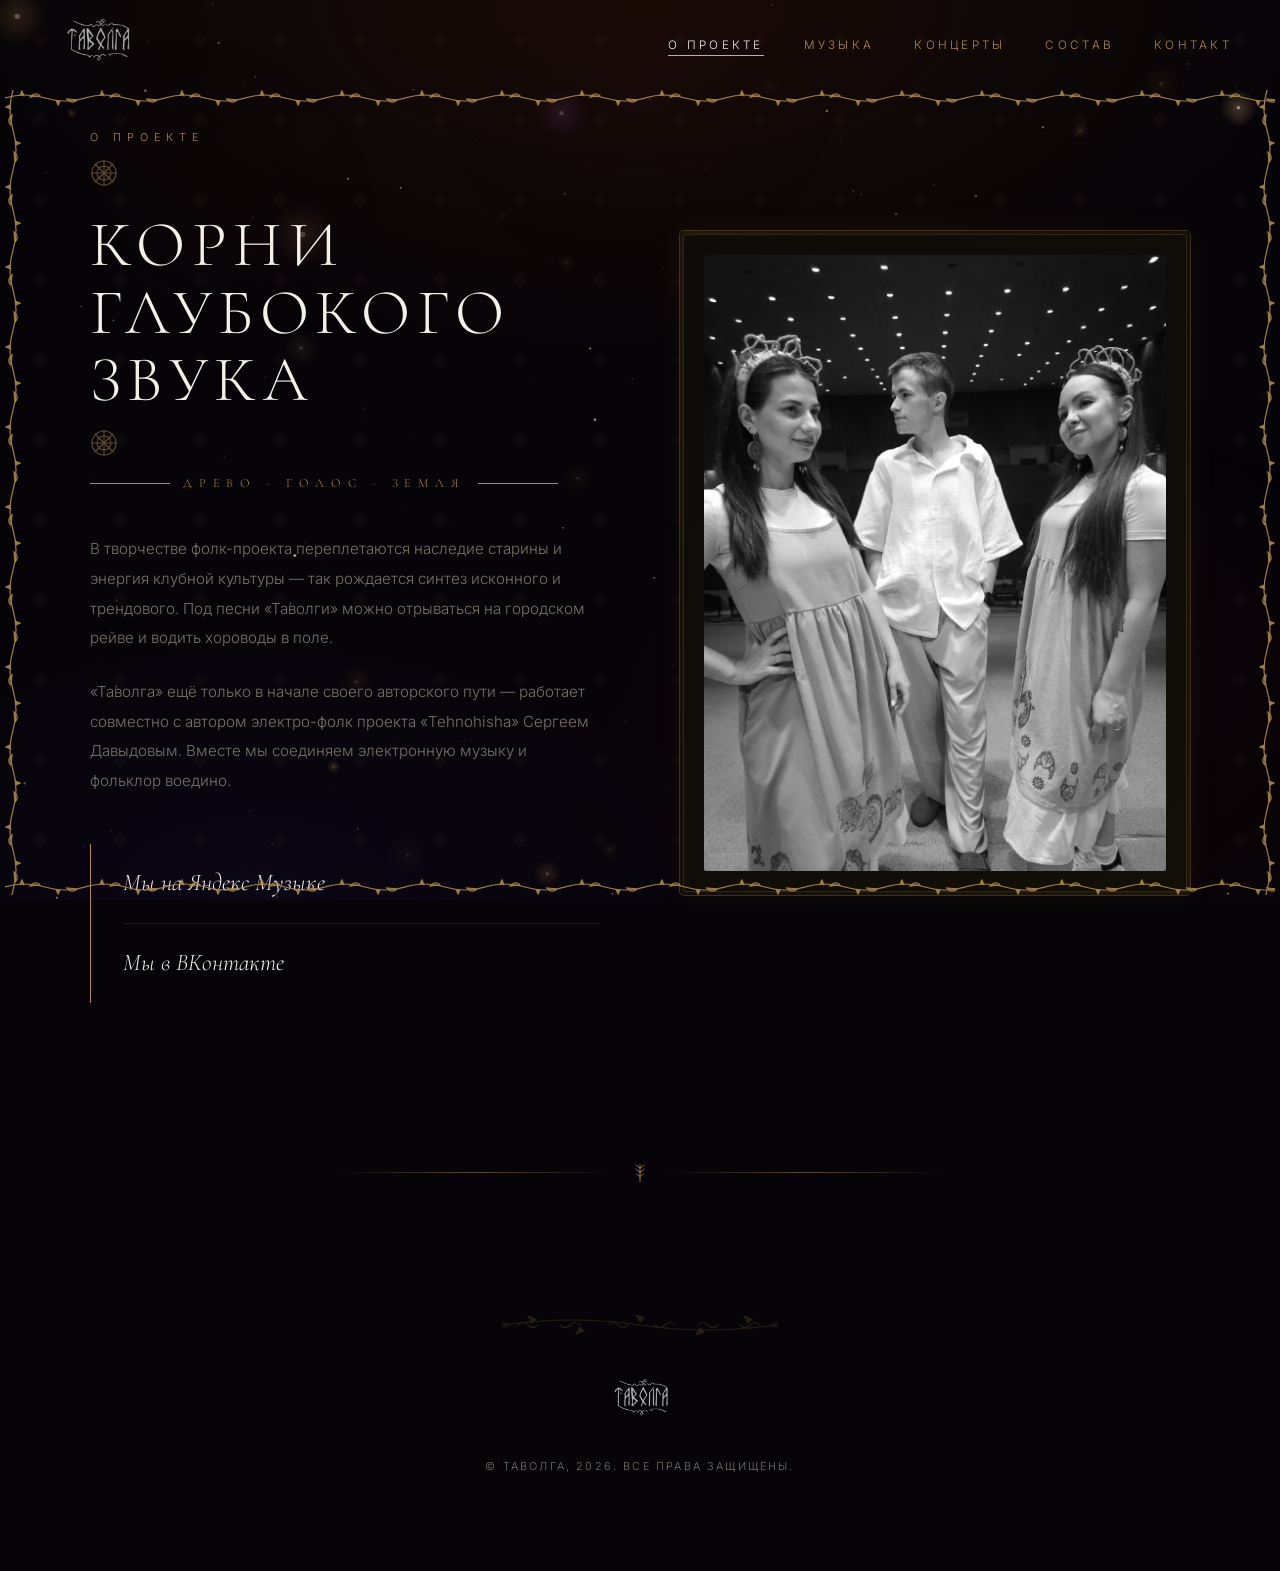
==== about.html @ 86dcfd74 "Add files via upload" ====
<!DOCTYPE html>
<html lang="ru">
<head>
  <meta charset="UTF-8" />
  <meta name="viewport" content="width=device-width, initial-scale=1.0, viewport-fit=cover" />
  <meta name="theme-color" content="#060408" />
  <meta name="description" content="О фолк-проекте «Таволга»: сочетание электронной музыки с фольклорным колоритом." />
  <title>О проекте — ТАВОЛГА</title>
  <link rel="preconnect" href="https://fonts.googleapis.com" />
  <link rel="preconnect" href="https://fonts.gstatic.com" crossorigin />
  <link href="https://fonts.googleapis.com/css2?family=Cormorant+Garamond:ital,wght@0,300;0,400;0,500;0,700;1,300;1,400&family=Inter:wght@300;400;600&display=swap" rel="stylesheet" />
  <link rel="stylesheet" href="style.css" />
</head>
<body>

   <!-- АНИМИРОВАННЫЙ ФОНОВЫЙ CANVAS -->

  <canvas id="bg-canvas"></canvas>
  <div class="bg-overlay"></div>
  <div class="bg-pattern"></div>

   <!-- РАМКА ИЗ ЛОЗЫ -->

  <div class="rose-frame-container"></div>

   <!-- NAV -->

  <nav>
    <a href="index.html" class="logo-link">
      <img src="images/cbird_result_64fcea8e6c0a11f1b4a2062592aad52e.png" alt="Логотип группы Таволга" class="logo-img">
    </a>
    <ul class="nav-links-desktop">
      <li><a href="about.html" class="active">О проекте</a></li>
      <li><a href="music.html">Музыка</a></li>
      <li><a href="concerts.html">Концерты</a></li>
      <li><a href="band.html">Состав</a></li>
      <li><a href="contact.html">Контакт</a></li>
    </ul>
    <button class="nav-toggle" id="navToggle" aria-label="Открыть меню" aria-expanded="false">
      <span></span><span></span><span></span>
    </button>
  </nav>

  <ul class="nav-links-mobile" id="navLinks">
    <li><a href="about.html" class="active">О проекте</a></li>
    <li><a href="music.html">Музыка</a></li>
    <li><a href="concerts.html">Концерты</a></li>
    <li><a href="band.html">Состав</a></li>
    <li><a href="contact.html">Контакт</a></li>
  </ul>

  <section id="about" class="section-wrap">

    <div class="container">
      <div class="about-grid">
        <div>
          <p class="section-label reveal">О проекте</p>
          <div class="mystic-title-wrap reveal reveal-delay-1">
            <span class="title-glyph" aria-hidden="true">
              <svg width="28" height="28" viewBox="0 0 28 28" fill="none" stroke="currentColor" stroke-width="1.1" stroke-linecap="round">
                <circle cx="14" cy="14" r="12"/>
                <circle cx="14" cy="14" r="7"/>
                <line x1="14" y1="2"  x2="14" y2="26"/>
                <line x1="2"  y1="14" x2="26" y2="14"/>
                <line x1="5"  y1="5"  x2="23" y2="23"/>
                <line x1="23" y1="5"  x2="5"  y2="23"/>
              </svg>
            </span>
            <h2 class="section-title">Корни глубокого звука</h2>
            <span class="title-glyph right" aria-hidden="true">
              <svg width="28" height="28" viewBox="0 0 28 28" fill="none" stroke="currentColor" stroke-width="1.1" stroke-linecap="round">
                <circle cx="14" cy="14" r="12"/>
                <circle cx="14" cy="14" r="7"/>
                <line x1="14" y1="2"  x2="14" y2="26"/>
                <line x1="2"  y1="14" x2="26" y2="14"/>
                <line x1="5"  y1="5"  x2="23" y2="23"/>
                <line x1="23" y1="5"  x2="5"  y2="23"/>
              </svg>
            </span>
          </div>
          <div class="mystic-sub reveal reveal-delay-2" aria-hidden="true">
            <div class="mystic-sub-line"></div>
            <span>древо · голос · земля</span>
            <div class="mystic-sub-line"></div>
          </div>
          <p class="body-text reveal reveal-delay-2">
            В творчестве фолк-проекта переплетаются наследие старины и энергия клубной культуры — так рождается синтез исконного и трендового. Под песни «Та́волги» можно отрываться на городском рейве и водить хороводы в поле.
          </p>
          <p class="body-text reveal reveal-delay-3" style="margin-top:1.5rem;">
            «Та́волга» ещё только в начале своего авторского пути — работает совместно с автором электро-фолк проекта «Tehnohisha» Сергеем Давыдовым. Вместе мы соединяем электронную музыку и фольклор воедино.
          </p>
          <div class="about-links reveal">
            <a href="https://music.yandex.ru/artist/25782035" target="_blank" rel="noopener noreferrer">Мы на Яндекс Музыке</a>
            <a href="https://vk.com/tavolga_folkgroup" target="_blank" rel="noopener noreferrer">Мы в ВКонтакте</a>
          </div>
        </div>
        <div class="reveal reveal-delay-2">
          <div class="gothic-frame">
            <div class="gothic-frame-inner">
              <img src="images/фото таволги.jpg" alt="Фотография группы Таволга">
            </div>
          </div>
        </div>
      </div>
    </div>
  </section>
  <div class="ornament">
    <div class="ornament-line"></div>
    <span class="ornament-symbol">
      <svg width="20" height="20" viewBox="0 0 24 24" fill="none" stroke="currentColor" stroke-width="1.1" stroke-linecap="round" aria-hidden="true">
        <path d="M12 2 L12 22"/>
        <path d="M12 6 Q9 5 7.5 2.5"/><path d="M12 6 Q15 5 16.5 2.5"/>
        <path d="M12 11 Q9 10 7 7.5"/><path d="M12 11 Q15 10 17 7.5"/>
        <path d="M12 16 Q9.5 15 8 13"/><path d="M12 16 Q14.5 15 16 13"/>
      </svg>
    </span>
    <div class="ornament-line"></div>
  </div>

   <!-- ══════════ FOOTER ══════════ -->

  <footer>
  <footer>
    
    <div style="display:flex;justify-content:center;margin-bottom:1.8rem;color:var(--accent);opacity:0.2;" aria-hidden="true">
      <svg width="280" height="28" viewBox="0 0 280 28" fill="none" stroke="currentColor" stroke-width="1.1" stroke-linecap="round" stroke-linejoin="round">
        <path d="M5 14 Q70 4, 140 14 Q210 24, 275 14"/>
        <path d="M32 12 L28 5 L36 8 Z"   fill="currentColor"/>
        <path d="M80 16 L76 23 L84 20 Z"  fill="currentColor"/>
        <path d="M140 11 L136 4 L144 7 Z" fill="currentColor"/>
        <path d="M200 17 L196 24 L204 21 Z" fill="currentColor"/>
        <path d="M248 12 L244 5 L252 8 Z" fill="currentColor"/>
        <path d="M18 14 Q23 9, 28 14 T38 14"/>
        <path d="M60 14 Q65 19, 70 14 T80 14"/>
        <path d="M108 14 Q113 9, 118 14 T128 14"/>
        <path d="M155 14 Q160 19, 165 14 T175 14"/>
        <path d="M198 14 Q203 9, 208 14 T218 14"/>
        <path d="M240 14 Q245 19, 250 14 T260 14"/>
        <circle cx="5"   cy="14" r="2.5" fill="currentColor" opacity=".5"/>
        <circle cx="275" cy="14" r="2.5" fill="currentColor" opacity=".5"/>
      </svg>
    </div>
    <img src="images/cbird_result_64fcea8e6c0a11f1b4a2062592aad52e.png" alt="Логотип" class="footer-logo">
    <div class="footer-copy">© Таволга, 2026. Все права защищены.</div>
  </footer>

  </footer>

  <script src="script.js"></script>
</body>
</html>
---- style.css ----
*, *::before, *::after { box-sizing: border-box; margin: 0; padding: 0; }

    :root {
      --bg-deep:    #060408;
      --bg-dark:    #0a0808;
      --bg-panel:   #110f10;
      --text-pure:  #f5f0e8;
      --text-muted: #7a7068;
      --border-color: rgba(176, 138, 79, 0.15);
      --border-glow:  rgba(176, 138, 79, 0.5);
      --accent:       #b08a4f;
      --accent-light: #d4ab72;
      --accent-soft:  rgba(176, 138, 79, 0.18);
      --accent-glow:  rgba(176, 138, 79, 0.08);
      --nav-h: 82px;
    }

    html { scroll-behavior: smooth; }

    body {
      background-color: var(--bg-deep);
      color: var(--text-pure);
      font-family: 'Inter', sans-serif;
      font-weight: 300;
      line-height: 1.7;
      overflow-x: hidden;
      position: relative;
    }

    ::selection { background: var(--accent); color: var(--bg-deep); }
    :focus-visible { outline: 2px solid var(--accent); outline-offset: 3px; }
    img { max-width: 100%; display: block; }
    a { -webkit-tap-highlight-color: transparent; }
    section { scroll-margin-top: var(--nav-h); }

    /* ══════════════════════════════
       CANVAS BACKGROUND
    ══════════════════════════════ */
    #bg-canvas {
      position: fixed;
      inset: 0;
      z-index: 0;
      pointer-events: none;
    }

    /* Мистический градиент поверх canvas */
    .bg-overlay {
      position: fixed;
      inset: 0;
      z-index: 1;
      pointer-events: none;
      background:
        radial-gradient(ellipse 80% 60% at 50% 0%,   rgba(50, 20, 5, 0.45) 0%, transparent 70%),
        radial-gradient(ellipse 60% 50% at 20% 100%, rgba(20, 10, 40, 0.4) 0%, transparent 65%),
        radial-gradient(ellipse 60% 50% at 80% 80%,  rgba(30, 5, 5, 0.35) 0%, transparent 65%);
    }

    /* Фольклорный орнаментальный паттерн (тонкий, поверх canvas) */
    .bg-pattern {
      position: fixed;
      inset: 0;
      z-index: 2;
      pointer-events: none;
      background-image: url("data:image/svg+xml,%3Csvg xmlns='http://www.w3.org/2000/svg' width='80' height='80'%3E%3Cdefs%3E%3Cpattern id='p' x='0' y='0' width='80' height='80' patternUnits='userSpaceOnUse'%3E%3Ccircle cx='40' cy='40' r='1.5' fill='none' stroke='%23b08a4f' stroke-width='0.4' opacity='0.12'/%3E%3Cellipse cx='40' cy='40' rx='3' ry='7' fill='none' stroke='%23b08a4f' stroke-width='0.35' opacity='0.08'/%3E%3Cellipse cx='40' cy='40' rx='3' ry='7' fill='none' stroke='%23b08a4f' stroke-width='0.35' opacity='0.08' transform='rotate(45 40 40)'/%3E%3Cellipse cx='40' cy='40' rx='3' ry='7' fill='none' stroke='%23b08a4f' stroke-width='0.35' opacity='0.08' transform='rotate(90 40 40)'/%3E%3Cellipse cx='40' cy='40' rx='3' ry='7' fill='none' stroke='%23b08a4f' stroke-width='0.35' opacity='0.08' transform='rotate(135 40 40)'/%3E%3C/pattern%3E%3C/defs%3E%3Crect width='80' height='80' fill='url(%23p)'/%3E%3C/svg%3E");
      opacity: 1;
    }

    /* Рамка из лозы (поверх всего) */
    nav, section, .ornament, footer, .nav-links-mobile, .rose-frame-container {
      position: relative;
      z-index: 10;
    }

    /* ══════════════════════════════
       ЛОЗА-РАМКА
    ══════════════════════════════ */
    .rose-frame-container {
      position: fixed;
      pointer-events: none;
      z-index: 9000;
      opacity: 0.9;
    }

    @media (min-width: 769px) {
      .rose-frame-container {
        top: 90px; left: 5px; right: 5px; bottom: 5px;
        background-image:
          url("data:image/svg+xml,%3Csvg xmlns='http://www.w3.org/2000/svg' width='80' height='16' viewBox='0 0 80 16' fill='none' stroke='%23b08a4f' stroke-width='1.2' stroke-linecap='round'%3E%3Cpath d='M 0 8 Q 20 2, 40 8 T 80 8' /%3E%3Cpath d='M 15 5 L 17 1 L 19 6' fill='%23b08a4f' /%3E%3Cpath d='M 55 11 L 53 15 L 51 10' fill='%23b08a4f' /%3E%3Cpath d='M 25 7 Q 30 1, 35 6 Z' fill='%23b08a4f' fill-opacity='0.2' /%3E%3Cpath d='M 62 9 Q 67 15, 72 10 Z' fill='%23b08a4f' fill-opacity='0.2' /%3E%3C/svg%3E"),
          url("data:image/svg+xml,%3Csvg xmlns='http://www.w3.org/2000/svg' width='80' height='16' viewBox='0 0 80 16' fill='none' stroke='%23b08a4f' stroke-width='1.2' stroke-linecap='round'%3E%3Cpath d='M 0 8 Q 20 2, 40 8 T 80 8' /%3E%3Cpath d='M 15 5 L 17 1 L 19 6' fill='%23b08a4f' /%3E%3Cpath d='M 55 11 L 53 15 L 51 10' fill='%23b08a4f' /%3E%3Cpath d='M 25 7 Q 30 1, 35 6 Z' fill='%23b08a4f' fill-opacity='0.2' /%3E%3Cpath d='M 62 9 Q 67 15, 72 10 Z' fill='%23b08a4f' fill-opacity='0.2' /%3E%3C/svg%3E"),
          url("data:image/svg+xml,%3Csvg xmlns='http://www.w3.org/2000/svg' width='16' height='80' viewBox='0 0 16 80' fill='none' stroke='%23b08a4f' stroke-width='1.2' stroke-linecap='round'%3E%3Cpath d='M 8 0 Q 2 20, 8 40 T 8 80' /%3E%3Cpath d='M 5 15 L 1 17 L 6 19' fill='%23b08a4f' /%3E%3Cpath d='M 11 55 L 15 53 L 10 51' fill='%23b08a4f' /%3E%3Cpath d='M 7 25 Q 1 30, 6 35 Z' fill='%23b08a4f' fill-opacity='0.2' /%3E%3Cpath d='M 9 62 Q 15 67, 10 72 Z' fill='%23b08a4f' fill-opacity='0.2' /%3E%3C/svg%3E"),
          url("data:image/svg+xml,%3Csvg xmlns='http://www.w3.org/2000/svg' width='16' height='80' viewBox='0 0 16 80' fill='none' stroke='%23b08a4f' stroke-width='1.2' stroke-linecap='round'%3E%3Cpath d='M 8 0 Q 2 20, 8 40 T 8 80' /%3E%3Cpath d='M 5 15 L 1 17 L 6 19' fill='%23b08a4f' /%3E%3Cpath d='M 11 55 L 15 53 L 10 51' fill='%23b08a4f' /%3E%3Cpath d='M 7 25 Q 1 30, 6 35 Z' fill='%23b08a4f' fill-opacity='0.2' /%3E%3Cpath d='M 9 62 Q 15 67, 10 72 Z' fill='%23b08a4f' fill-opacity='0.2' /%3E%3C/svg%3E");
        background-repeat: repeat-x, repeat-x, repeat-y, repeat-y;
        background-position: top left, bottom left, top left, top right;
        background-size: 80px 16px, 80px 16px, 16px 80px, 16px 80px;
      }
    }
    @media (max-width: 768px) {
      .rose-frame-container {
        top: 3px; left: 3px; right: 3px; bottom: 3px;
        background-image:
          url("data:image/svg+xml,%3Csvg xmlns='http://www.w3.org/2000/svg' width='80' height='16' viewBox='0 0 80 16' fill='none' stroke='%23b08a4f' stroke-width='1.2' stroke-linecap='round'%3E%3Cpath d='M 0 8 Q 20 2, 40 8 T 80 8' /%3E%3Cpath d='M 15 5 L 17 1 L 19 6' fill='%23b08a4f' /%3E%3Cpath d='M 55 11 L 53 15 L 51 10' fill='%23b08a4f' /%3E%3Cpath d='M 25 7 Q 30 1, 35 6 Z' fill='%23b08a4f' fill-opacity='0.2' /%3E%3Cpath d='M 62 9 Q 67 15, 72 10 Z' fill='%23b08a4f' fill-opacity='0.2' /%3E%3C/svg%3E"),
          url("data:image/svg+xml,%3Csvg xmlns='http://www.w3.org/2000/svg' width='80' height='16' viewBox='0 0 80 16' fill='none' stroke='%23b08a4f' stroke-width='1.2' stroke-linecap='round'%3E%3Cpath d='M 0 8 Q 20 2, 40 8 T 80 8' /%3E%3Cpath d='M 15 5 L 17 1 L 19 6' fill='%23b08a4f' /%3E%3Cpath d='M 55 11 L 53 15 L 51 10' fill='%23b08a4f' /%3E%3Cpath d='M 25 7 Q 30 1, 35 6 Z' fill='%23b08a4f' fill-opacity='0.2' /%3E%3Cpath d='M 62 9 Q 67 15, 72 10 Z' fill='%23b08a4f' fill-opacity='0.2' /%3E%3C/svg%3E"),
          url("data:image/svg+xml,%3Csvg xmlns='http://www.w3.org/2000/svg' width='16' height='80' viewBox='0 0 16 80' fill='none' stroke='%23b08a4f' stroke-width='1.2' stroke-linecap='round'%3E%3Cpath d='M 8 0 Q 2 20, 8 40 T 8 80' /%3E%3Cpath d='M 5 15 L 1 17 L 6 19' fill='%23b08a4f' /%3E%3Cpath d='M 11 55 L 15 53 L 10 51' fill='%23b08a4f' /%3E%3Cpath d='M 7 25 Q 1 30, 6 35 Z' fill='%23b08a4f' fill-opacity='0.2' /%3E%3Cpath d='M 9 62 Q 15 67, 10 72 Z' fill='%23b08a4f' fill-opacity='0.2' /%3E%3C/svg%3E"),
          url("data:image/svg+xml,%3Csvg xmlns='http://www.w3.org/2000/svg' width='16' height='80' viewBox='0 0 16 80' fill='none' stroke='%23b08a4f' stroke-width='1.2' stroke-linecap='round'%3E%3Cpath d='M 8 0 Q 2 20, 8 40 T 8 80' /%3E%3Cpath d='M 5 15 L 1 17 L 6 19' fill='%23b08a4f' /%3E%3Cpath d='M 11 55 L 15 53 L 10 51' fill='%23b08a4f' /%3E%3Cpath d='M 7 25 Q 1 30, 6 35 Z' fill='%23b08a4f' fill-opacity='0.2' /%3E%3Cpath d='M 9 62 Q 15 67, 10 72 Z' fill='%23b08a4f' fill-opacity='0.2' /%3E%3C/svg%3E");
        background-repeat: repeat-x, repeat-x, repeat-y, repeat-y !important;
        background-position: top left, bottom left, top left, top right !important;
        background-size: 50px 10px, 50px 10px, 10px 50px, 10px 50px !important;
      }
    }

    /* ══════════════════════════════
       NAV
    ══════════════════════════════ */
    nav {
      position: fixed;
      top: 0; left: 0; right: 0;
      z-index: 10000;
      min-height: var(--nav-h);
      display: flex;
      align-items: center;
      justify-content: space-between;
      padding: 0.4rem 3rem;
      background: none;
      backdrop-filter:none;
      -webkit-backdrop-filter: none;
    
    }

    .logo-link { display: flex; align-items: center; }
    .logo-img { height: 75px; width: auto; filter: brightness(70%);}

    .nav-links-desktop { display: flex; gap: 2.5rem; list-style: none; }
    .nav-links-desktop a {
      color: var(--accent);
      text-decoration: none;
      font-size: 0.73rem;
      letter-spacing: 0.28em;
      text-transform: uppercase;
      transition: color 0.3s, text-shadow 0.3s;
      position: relative;
    }
    .nav-links-desktop a::after {
      content: '';
      position: absolute;
      bottom: -4px; left: 0; right: 0;
      height: 1px;
      background: var(--accent-light);
      transform: scaleX(0);
      transform-origin: center;
      transition: transform 0.3s ease;
    }
    .nav-links-desktop a:hover { color: var(--text-pure); }
    .nav-links-desktop a:hover::after { transform: scaleX(1); }

    .nav-links-mobile {
      display: none;
      position: fixed;
      top: 0; left: 0; right: 0; bottom: 0;
      list-style: none;
      padding: 82px 0 0 0;
      margin: 0;
      background:none;
      backdrop-filter: blur(10px);
      -webkit-backdrop-filter: blur(5px);
      z-index: 9999;
      overflow-y: auto;
      flex-direction: column;
    }
    .nav-links-mobile.open { display: flex; }
    .nav-links-mobile a {
      display: block;
      padding: 1.2rem 2rem;
      color: var(--accent);
      text-decoration: none;
      font-size: 0.8rem;
      letter-spacing: 0.3em;
      text-transform: uppercase;
      transition: color 0.2s, background 0.2s;
    }
    .nav-links-mobile a:hover { color: var(--text-pure); background: rgba(176,138,79,0.05); }

    .nav-toggle {
      display: none;
      flex-direction: column;
      justify-content: center;
      align-items: center;
      gap: 5px;
      width: 44px; height: 44px;
      background: rgba(176,138,79,0.08);
      border: 1px solid rgba(176,138,79,0.3);
      border-radius: 8px;
      cursor: pointer;
      z-index: 300;
      padding: 8px;
    }
    .nav-toggle span { display: block; width: 22px; height: 2px; background: var(--accent); border-radius: 2px; transition: transform 0.3s ease, opacity 0.3s ease; }
    .nav-toggle.active span:nth-child(1) { transform: translateY(7px) rotate(45deg); }
    .nav-toggle.active span:nth-child(2) { opacity: 0; transform: scaleX(0); }
    .nav-toggle.active span:nth-child(3) { transform: translateY(-7px) rotate(-45deg); }

    /* ══════════════════════════════
       REVEAL ANIMATION
    ══════════════════════════════ */
    .reveal {
      opacity: 0;
      transform: translateY(28px);
      transition: opacity 0.85s cubic-bezier(0.16, 1, 0.3, 1), transform 0.85s cubic-bezier(0.16, 1, 0.3, 1);
    }
    .reveal.visible { opacity: 1; transform: translateY(0); }
    .reveal-delay-1 { transition-delay: 0.1s; }
    .reveal-delay-2 { transition-delay: 0.2s; }
    .reveal-delay-3 { transition-delay: 0.3s; }

    /* ══════════════════════════════
       РАЗДЕЛИТЕЛИ
    ══════════════════════════════ */
    .ornament {
      display: flex;
      align-items: center;
      justify-content: center;
      gap: 1rem;
      padding: 2rem 0;
    }
    .ornament-line {
      flex: 1;
      height: 1px;
      background: linear-gradient(to right, transparent, var(--border-glow), transparent);
      max-width: 280px;
    }
    .ornament-symbol { display: flex; align-items: center; color: var(--accent); opacity: 0.9; }
    .ornament-symbol.ornament-trio { gap: 1.1rem; }
    .ornament-symbol.ornament-pair { gap: 1.8rem; }
    .ornament-symbol.ornament-pair svg:last-child { transform: scaleX(-1); }
    .ornament-symbol.ornament-wave svg { width: min(200px, 46vw); height: auto; }

    /* ══════════════════════════════
       HERO
    ══════════════════════════════ */
    #hero {
      position: relative;
      min-height: 100svh;
      display: flex;
      flex-direction: column;
      align-items: center;
      justify-content: center;
      text-align: center;
      padding: 7rem 1.5rem 4rem;
      overflow: hidden;
    }

    /* Пульсирующий круг-аура под логотипом */
    .hero-aura {
      position: absolute;
      top: 50%; left: 50%;
      transform: translate(-50%, -50%);
      width: 600px; height: 600px;
      border-radius: 50%;
      background: radial-gradient(circle, rgba(176,138,79,0.07) 0%, transparent 70%);
      animation: aura-pulse 6s ease-in-out infinite;
      pointer-events: none;
    }
    .hero-aura-2 {
      position: absolute;
      top: 50%; left: 50%;
      transform: translate(-50%, -50%);
      width: 900px; height: 900px;
      border-radius: 50%;
      background: radial-gradient(circle, rgba(100,50,150,0.04) 0%, transparent 65%);
      animation: aura-pulse 9s ease-in-out infinite reverse;
      pointer-events: none;
    }
    @keyframes aura-pulse {
      0%, 100% { opacity: 0.4; transform: translate(-50%,-50%) scale(1); }
      50%       { opacity: 1;   transform: translate(-50%,-50%) scale(1.12); }
    }

    @keyframes slow-spin { from { transform: rotate(0deg); } to { transform: rotate(360deg); } }
       /* Медленно вращающийся большой орнамент */
    .hero-sprig-wrap {
      position: absolute;
      top: 50%; left: 50%;
      width: min(900px, 140vw);
      transform: translate(-50%, -50%);
      pointer-events: none;
      animation: slow-spin 90s linear infinite;
      opacity: 0.045;
      color: var(--accent);
    }
    @keyframes slow-spin { 
      from { transform: translate(-50%,-50%) rotate(0deg); } 
      to { transform: translate(-50%,-50%) rotate(360deg); } 
    }

    .hero-content { position: relative; z-index: 5; display: flex; flex-direction: column; align-items: center; }
    .hero-logo-big { width: clamp(250px, 42vw, 425px); height: auto; margin-bottom: 2rem; filter: brightness(50%); }
    .hero-eyebrow { font-size: 0.68rem; letter-spacing: 0.5em; text-transform: uppercase; color:rgba(245,240,232,0.8);filter: brightness(70%); margin-bottom: 1.5rem; }

    .hero-sub {
      font-family: 'Cormorant Garamond', serif;
      font-size: clamp(1.1rem, 2.5vw, 1.55rem);
      font-style: italic;
      color: rgba(245,240,232,0.8);
      filter: brightness(70%);
      max-width: 560px;
      margin: 1rem auto 0;
      line-height: 1.6;
    }

    .hero-emblem { color: var(--accent); margin-bottom: 3.5rem; animation: emblem-glow 4s ease-in-out infinite; }
    @keyframes emblem-glow {
      0%, 100% { filter: drop-shadow(0 0 4px rgba(176,138,79,0.3)); }
      50%       { filter: drop-shadow(0 0 12px rgba(176,138,79,0.7)); }
    }

    .hero-scroll { margin-top: 4.5rem; display: flex; flex-direction: column; align-items: center; gap: 0.6rem; }
    .hero-scroll span { font-size: 0.62rem; letter-spacing: 0.5em; text-transform: uppercase; color: rgba(245,240,232,0.8);filter: brightness(70%) }
    .scroll-line { width: 1px; height: 55px; background: linear-gradient(to bottom, rgba(176,138,79,0.6), transparent); animation: scroll-drop 2.5s ease-in-out infinite; }
    @keyframes scroll-drop {
      0%   { opacity: 0; transform: scaleY(0); transform-origin: top; }
      40%  { opacity: 1; transform: scaleY(1); }
      100% { opacity: 0; transform: scaleY(1) translateY(10px); }
    }

    /* ══════════════════════════════
       УГЛОВЫЕ МИСТИЧЕСКИЕ ОРНАМЕНТЫ
    ══════════════════════════════ */
    .section-wrap { position: relative; overflow: visible; }

    /* Свечение при наведении на карточки участников */
    .member-card::before {
      content: '';
      position: absolute; inset: 0;
      background: radial-gradient(ellipse at 50% 100%, rgba(176,138,79,0.05) 0%, transparent 65%);
      opacity: 0; transition: opacity 0.4s; pointer-events: none; z-index: 0;
    }
    .member-card:hover::before { opacity: 1; }

    /* ══════════════════════════════
       МИСТИЧЕСКИЕ ЗАГОЛОВКИ
    ══════════════════════════════ */
    /* Обёртка заголовка с символами */
   .mystic-title-wrap {
      display: flex;
      align-items: center;
      gap: 1rem;
      margin-bottom: 0.5rem;  /* уменьшаем отступ перед подзаголовком */
      flex-wrap: wrap;
    }
    .mystic-title-wrap .section-title {
      margin-bottom: 0;
      flex: 0 1 auto;  /* чтобы заголовок не растягивался */
    }
    .title-glyph {
      color: var(--accent);
      flex-shrink: 0;
      opacity: 0.55;
      animation: glyph-breathe 5s ease-in-out infinite;
    }
    .title-glyph.right { animation-delay: 0.6s; }
    @keyframes glyph-breathe {
      0%,100% { opacity: 0.45; filter: drop-shadow(0 0 3px rgba(176,138,79,0.3)); }
      50%      { opacity: 0.75; filter: drop-shadow(0 0 9px rgba(176,138,79,0.6)); }
    }

    /* Подзаголовок-руна ПОД основным заголовком */
    .mystic-sub {
      display: flex;
      align-items: center;
      gap: 0.8rem;
      margin-bottom: 2.5rem;
      color: var(--accent);
      opacity: 0.28;
    }
    .mystic-sub-line { flex: 1; height: 1px; background: currentColor; max-width: 80px; }
    .mystic-sub span {
      font-family: 'Cormorant Garamond', serif;
      font-size: 0.78rem;
      letter-spacing: 0.55em;
      text-transform: uppercase;
      white-space: nowrap;
    }

    /* Декоративная горизонтальная черта с рунами (старый rune-bar, оставим совместимость) */
    .rune-bar {
      display: flex; align-items: center; gap: 0.9rem;
      margin-bottom: 2.5rem; color: var(--accent); opacity: 0.22;
    }
    .rune-bar-line { flex: 1; height: 1px; background: currentColor; max-width: 120px; }
    .rune-bar span { font-family: 'Cormorant Garamond', serif; font-size: 0.85rem; letter-spacing: 0.5em; }

    /* ══════════════════════════════
       СЕКЦИИ
    ══════════════════════════════ */
    section { padding: 8rem 2rem; }
    .container { max-width: 1100px; margin: 0 auto; }

    .section-label { font-size: 0.68rem; letter-spacing: 0.55em; text-transform: uppercase; color: var(--accent); margin-bottom: 0.8rem; opacity: 0.8; }
    .section-title {
      font-family: 'Cormorant Garamond', serif;
      font-size: clamp(2.2rem, 5vw, 4rem);
      font-weight: 300;
      text-transform: uppercase;
      letter-spacing: 0.1em;
      line-height: 1.05;
      color: var(--text-pure);
      margin-bottom: 2rem;
    }
    .body-text { font-size: 0.95rem; color: var(--text-muted); max-width: 580px; line-height: 1.95; }

    /* ══════════════════════════════
       ABOUT
    ══════════════════════════════ */
    .about-grid { display: grid; grid-template-columns: 1fr 1fr; gap: 5rem; align-items: center; }

    .about-links {
      font-family: 'Cormorant Garamond', serif;
      font-style: italic;
      font-size: clamp(1.1rem, 2.4vw, 1.5rem);
      color: var(--text-pure);
      border-left: 1px solid var(--accent);
      padding-left: 2rem;
      margin-top: 3rem;
    }
    .about-links a {
      text-decoration: none;
      color: inherit;
      display: block;
      padding: 0.8em 0;
      transition: color 0.3s, padding-left 0.3s;
    }
    .about-links a:hover { color: var(--accent-light); padding-left: 0.5em; }
    .about-links a + a { border-top: 1px solid rgba(176,138,79,0.15); }

    /* Фоторамка — глубокая золотая */
    .gothic-frame {
      display: inline-block;
      padding: 3px;
      background: linear-gradient(135deg, #2a1f0a 0%, #1a120a 50%, #2a1f0a 100%);
      border-radius: 4px;
      width: 100%;
      box-shadow:
        0 0 0 1px rgba(176,138,79,0.3),
        0 0 30px rgba(176,138,79,0.08),
        inset 0 0 20px rgba(0,0,0,0.5);
    }
    .gothic-frame-inner {
      padding: 20px;
      background: linear-gradient(135deg, #0e0b08 0%, #120e08 100%);
      border: 1px solid rgba(176,138,79,0.2);
      border-radius: 3px;
      overflow: hidden;
    }
    .gothic-frame-inner img {
      width: 100%;
      height: auto;
      border-radius: 2px;
      transition: transform 0.6s cubic-bezier(0.16,1,0.3,1);
      display: block;
    }
    .gothic-frame:hover .gothic-frame-inner img { transform: scale(1.04); }

    /* ══════════════════════════════
       MUSIC
    ══════════════════════════════ */
    .albums-grid { display: grid; grid-template-columns: repeat(2, 1fr); gap: 2rem; margin-top: 3rem; }

    .album-card {
      background: rgba(16, 12, 10, 0.7);
      border: 1px solid rgba(176,138,79,0.12);
      padding: 1.5rem;
      text-decoration: none;
      color: inherit;
      display: block;
      transition: transform 0.5s cubic-bezier(0.16,1,0.3,1), box-shadow 0.5s, border-color 0.3s;
      position: relative;
      overflow: hidden;
    }
    .album-card::before {
      content: '';
      position: absolute;
      inset: 0;
      background: radial-gradient(circle at 50% 0%, rgba(176,138,79,0.06) 0%, transparent 70%);
      opacity: 0;
      transition: opacity 0.4s;
    }
    .album-card:hover { transform: translateY(-6px); border-color: rgba(176,138,79,0.3); box-shadow: 0 20px 60px rgba(0,0,0,0.4), 0 0 30px rgba(176,138,79,0.06); }
    .album-card:hover::before { opacity: 1; }

    .album-art { width: 100%; aspect-ratio: 1; background: #0e0b08; margin-bottom: 1.5rem; overflow: hidden; position: relative; }
    .album-art img { width: 100%; height: 100%; object-fit: cover; transition: transform 0.6s cubic-bezier(0.16,1,0.3,1); }
    .album-card:hover .album-art img { transform: scale(1.07); }
    .album-art::after { content: ''; position: absolute; inset: 0; background: linear-gradient(to top, rgba(6,4,8,0.5) 0%, transparent 50%); }

    .album-title { font-family: 'Cormorant Garamond', serif; font-size: 1.5rem; font-weight: 400; text-transform: uppercase; letter-spacing: 0.06em; margin-bottom: 0.4rem; }
    .album-desc { font-size: 0.82rem; color: var(--text-muted); letter-spacing: 0.05em; }

    /* ══════════════════════════════
       CONCERTS
    ══════════════════════════════ */
    .concert-list { margin-top: 3rem; }
    .concert-item {
      display: grid;
      grid-template-columns: 100px 1fr auto;
      align-items: center;
      gap: 2rem;
      padding: 2.2rem 0;
      border-bottom: 1px solid rgba(176,138,79,0.1);
      position: relative;
      transition: background 0.3s;
    }
    .concert-item::before {
      content: '';
      position: absolute;
      left: -2rem; right: -2rem; top: 0; bottom: 0;
      background: linear-gradient(to right, rgba(176,138,79,0.03), transparent, rgba(176,138,79,0.03));
      opacity: 0;
      transition: opacity 0.3s;
    }
    .concert-item:hover::before { opacity: 1; }

    .concert-date { text-align: left; }
    .concert-day { font-family: 'Cormorant Garamond', serif; font-size: 2.8rem; font-weight: 300; color: var(--accent); line-height: 1; }
    .concert-month { font-size: 0.68rem; letter-spacing: 0.35em; text-transform: uppercase; color: var(--text-muted); margin-top: 0.2rem; }
    .concert-info h3 { font-family: 'Cormorant Garamond', serif; font-size: 1.45rem; font-weight: 400; text-transform: uppercase; letter-spacing: 0.04em; }

    .btn-outline {
      display: inline-block;
      padding: 0.5rem 1.5rem;
      border: 1px solid rgba(176,138,79,0.5);
      color: var(--accent);
      font-size: 0.68rem;
      text-transform: uppercase;
      text-decoration: none;
      letter-spacing: 0.2em;
      transition: background 0.3s, color 0.3s, border-color 0.3s;
      position: relative;
      z-index: 10;
      cursor: pointer;
    }
    .btn-outline:hover { 
      background: var(--accent); 
      color: var(--bg-deep); 
      border-color: var(--accent); 
    }
    /* ══════════════════════════════
       BAND
    ══════════════════════════════ */
    .band-grid { display: grid; grid-template-columns: repeat(2, 1fr); gap: 2.5rem; margin-top: 3rem; }

    .member-card { position: relative; }

    .member-portrait {
      width: 100%;
      aspect-ratio: 3/4;
      background: var(--bg-panel);
      border-radius: 2px;
      margin-bottom: 1.5rem;
      overflow: hidden;
      position: relative;
    }
    /* Золотая рамочка-оверлей на фото участника */
    .member-portrait::before {
      content: '';
      position: absolute;
      inset: 8px;
      border: 1px solid rgba(176,138,79,0.25);
      z-index: 2;
      pointer-events: none;
      transition: border-color 0.3s;
    }
    .member-portrait::after {
      content: '';
      position: absolute;
      inset: 0;
      background: linear-gradient(to top, rgba(6,4,8,0.7) 0%, transparent 50%);
      z-index: 1;
    }
    .member-portrait:hover::before { border-color: rgba(176,138,79,0.6); }

    .member-portrait img {
      width: 100%; height: 100%;
      object-fit: cover;
      transition: transform 0.7s cubic-bezier(0.16,1,0.3,1);
    }
    .member-card:hover .member-portrait img { transform: scale(1.06); }

    .member-name { font-family: 'Cormorant Garamond', serif; font-size: 1.4rem; font-weight: 400; text-align: center; text-transform: uppercase; letter-spacing: 0.08em; margin-bottom: 0.3rem; }
    .member-role { font-size: 0.65rem; letter-spacing: 0.4em; color: var(--accent); text-align: center; text-transform: uppercase; margin-bottom: 0.5rem; }
    .member-bio { font-size: 0.83rem; color: var(--text-muted); text-align: center; }

    
    /* ══════════════════════════════
       CONTACT
    ══════════════════════════════ */
    #contact { text-align: center; }

    .btn-primary {
      display: inline-block;
      padding: 1.1rem 3.5rem;
      background: transparent;
      color: var(--accent-light);
      font-size: 0.78rem;
      letter-spacing: 0.35em;
      text-transform: uppercase;
      text-decoration: none;
      font-weight: 400;
      border: 1px solid var(--accent);
      transition: background 0.4s, color 0.4s, box-shadow 0.4s;
      position: relative;
      overflow: hidden;
    }
    .btn-primary::before {
      content: '';
      position: absolute;
      inset: 0;
      background: var(--accent);
      transform: scaleX(0);
      transform-origin: left;
      transition: transform 0.4s cubic-bezier(0.16,1,0.3,1);
    }
    .btn-primary:hover { color: var(--bg-deep); box-shadow: 0 0 30px rgba(176,138,79,0.2); }
    .btn-primary:hover::before { transform: scaleX(1); }
    .btn-primary span { position: relative; z-index: 1; }

    .contact-links { display: flex; justify-content: center; gap: 3rem; margin-top: 5rem; flex-wrap: wrap; }
    .contact-link { text-decoration: none; color: var(--text-muted); font-size: 0.73rem; letter-spacing: 0.25em; text-transform: uppercase; transition: color 0.3s; }
    .contact-link:hover { color: var(--accent-light); }

    /* ══════════════════════════════
       FOOTER
    ══════════════════════════════ */
    footer {
      background: transparent;
      padding: 3rem;
      text-align: center;
    }
    .footer-logo { height: 65px; width: auto; margin: 0 auto 1.5rem; opacity: 0.7; filter: drop-shadow(0 0 10px rgba(176,138,79,0.15)); }
    .footer-copy { font-size: 0.68rem; color: var(--text-muted); letter-spacing: 0.2em; text-transform: uppercase; }

    /* ══════════════════════════════
       RESPONSIVE
    ══════════════════════════════ */
    @media (max-width: 900px) {
      nav { padding: 0.6rem 1.5rem; }
      .nav-toggle { display: flex; }
      .nav-links-desktop { display: none; }
      section { padding: 6rem 1.5rem; }
      .about-grid { grid-template-columns: 1fr; gap: 3.5rem; }
      .band-grid { grid-template-columns: 1fr 1fr; gap: 1.5rem; }
      .concert-item { grid-template-columns: 70px 1fr; row-gap: 1.2rem; }
    }
    @media (max-width: 600px) {
      .albums-grid { grid-template-columns: 1fr; }
      .band-grid { grid-template-columns: 1fr; max-width: 320px; margin: 3rem auto 0; }
      .contact-links { flex-direction: column; gap: 1.5rem; }
      section { padding: 5rem 1.25rem; }
      .concert-item {
        display: grid;
        grid-template-columns: 70px 1fr;
        gap: 1rem 1.5rem;
        padding: 1.5rem 0;
      }
      .concert-actions {
        grid-column: 1 / -1;
        display: flex;
        justify-content: flex-end;
        gap: 0.75rem;
        margin-top: 0.25rem;
      }
    }

/* ══════════════════════════════
   MULTI-PAGE: подсветка активного пункта меню
══════════════════════════════ */
.nav-links-desktop a.active,
.nav-links-mobile a.active {
  color: var(--text-pure);
}
.nav-links-desktop a.active::after { transform: scaleX(1); }

/* ══════════════════════════════
   MULTI-PAGE: заголовок внутренних страниц
══════════════════════════════ */
.page-hero {
  min-height: 40vh;
  display: flex;
  flex-direction: column;
  align-items: center;
  justify-content: center;
  text-align: center;
  padding: 10rem 1.5rem 2rem;
}
.page-hero .section-label,
.page-hero .mystic-title-wrap,
.page-hero .mystic-sub { justify-content: center; }

/* ══════════════════════════════
   MULTI-PAGE: навигация между страницами внизу секции
══════════════════════════════ */
.page-links {
  display: flex;
  justify-content: center;
  gap: 3rem;
  margin-top: 5rem;
  flex-wrap: wrap;
}
.page-links a {
  text-decoration: none;
  color: var(--text-muted);
  font-size: 0.73rem;
  letter-spacing: 0.25em;
  text-transform: uppercase;
  transition: color 0.3s;
}
.page-links a:hover { color: var(--accent-light); }
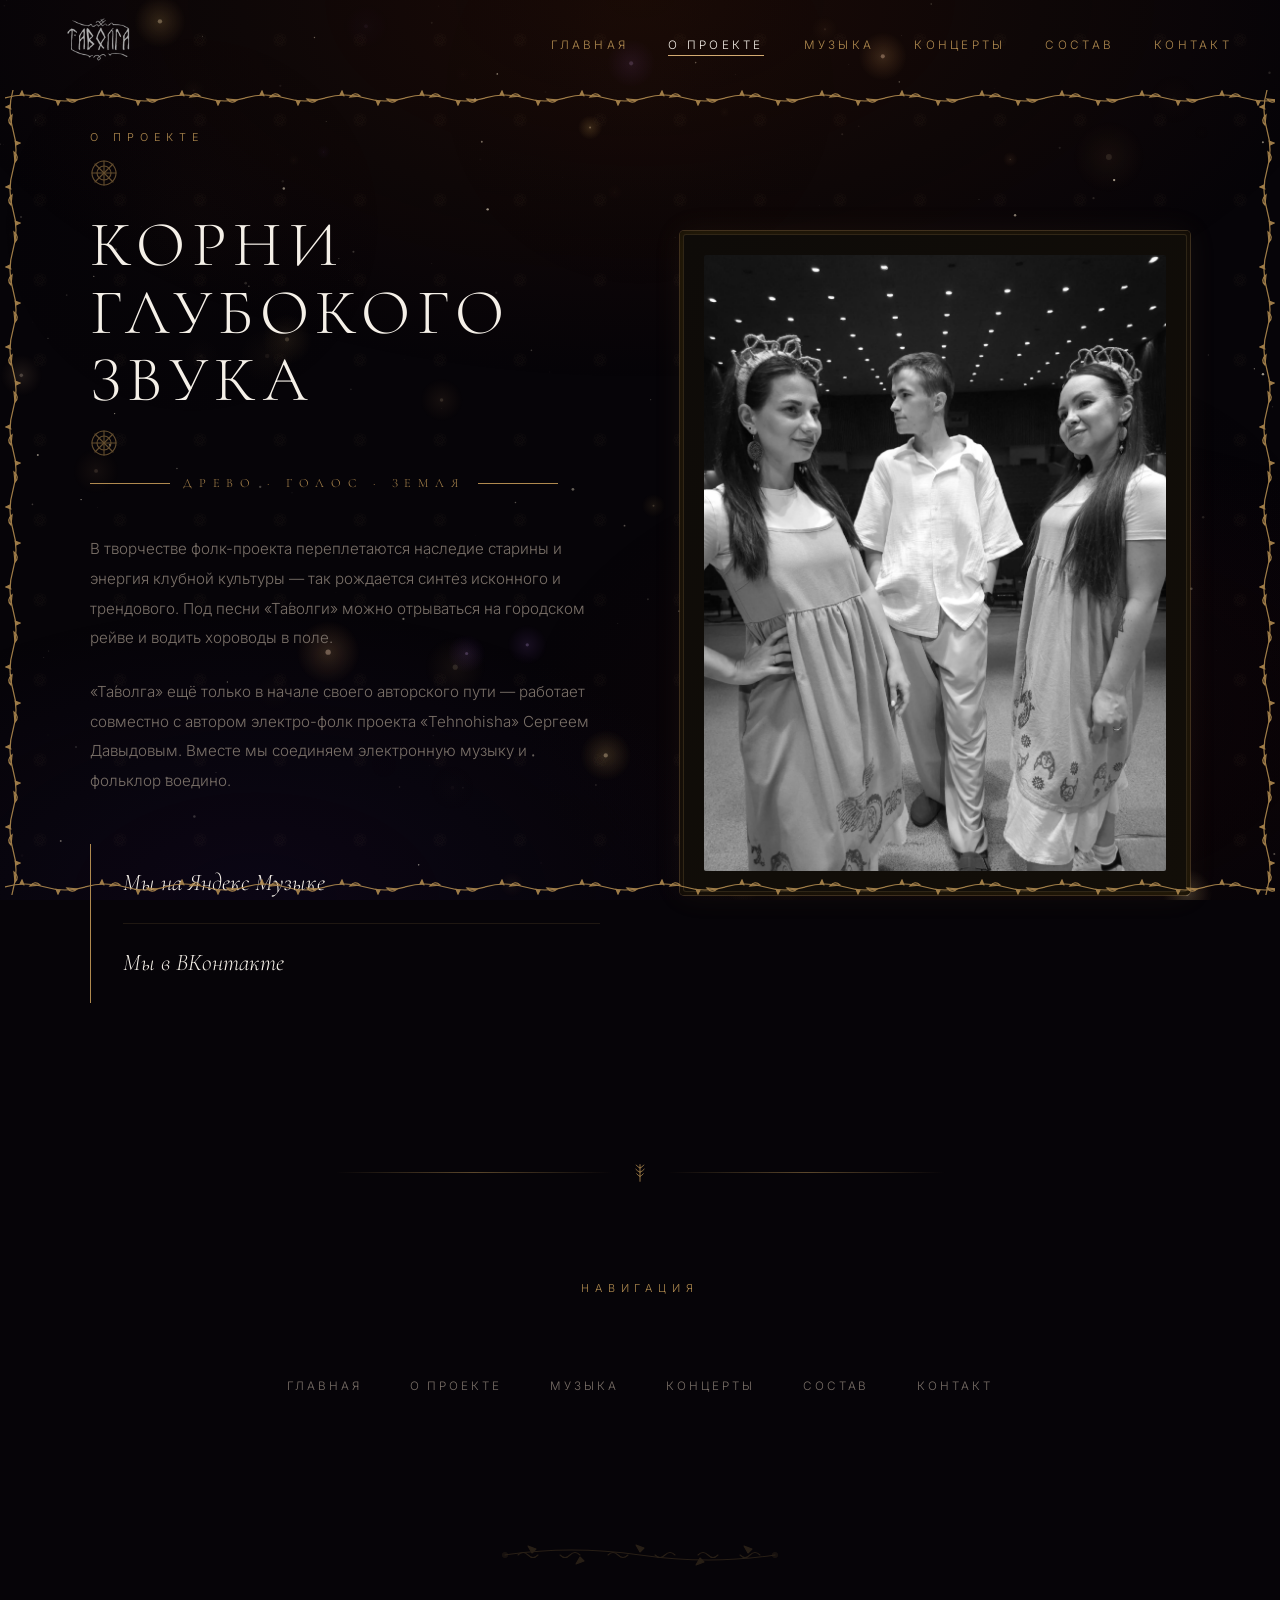
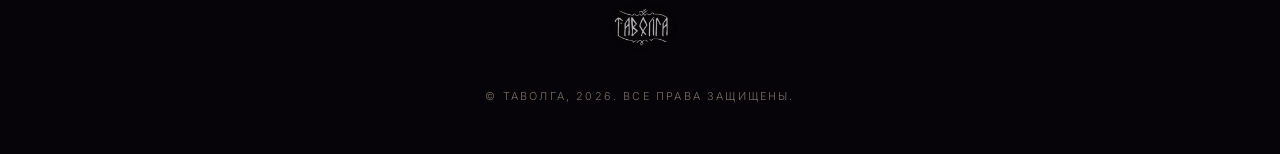
==== commit 92726698: "Update about.html" ====
--- a/about.html
+++ b/about.html
@@ -30,6 +30,7 @@
       <img src="images/cbird_result_64fcea8e6c0a11f1b4a2062592aad52e.png" alt="Логотип группы Таволга" class="logo-img">
     </a>
     <ul class="nav-links-desktop">
+      <li><a href="index.html">Главная</a></li>
       <li><a href="about.html" class="active">О проекте</a></li>
       <li><a href="music.html">Музыка</a></li>
       <li><a href="concerts.html">Концерты</a></li>
@@ -42,6 +43,7 @@
   </nav>
 
   <ul class="nav-links-mobile" id="navLinks">
+    <li><a href="index.html">Главная</a></li>
     <li><a href="about.html" class="active">О проекте</a></li>
     <li><a href="music.html">Музыка</a></li>
     <li><a href="concerts.html">Концерты</a></li>
@@ -117,9 +119,24 @@
     <div class="ornament-line"></div>
   </div>
 
+<!-- ══════════ ПЕРЕХОДЫ ПО САЙТУ ══════════ -->
+
+  <section class="section-wrap" style="text-align:center; padding-top:4rem; padding-bottom:6rem;">
+    <div class="container">
+      <p class="section-label reveal">Навигация</p>
+      <div class="page-links reveal reveal-delay-2">
+        <a href="index.html" class="contact-link">Главная</a>
+        <a href="about.html" class="contact-link active">О проекте</a>
+        <a href="music.html" class="contact-link">Музыка</a>
+        <a href="concerts.html" class="contact-link">Концерты</a>
+        <a href="band.html" class="contact-link">Состав</a>
+        <a href="contact.html" class="contact-link">Контакт</a>
+      </div>
+    </div>
+  </section>
+
    <!-- ══════════ FOOTER ══════════ -->
 
-  <footer>
   <footer>
     
     <div style="display:flex;justify-content:center;margin-bottom:1.8rem;color:var(--accent);opacity:0.2;" aria-hidden="true">
@@ -144,8 +161,6 @@
     <div class="footer-copy">© Таволга, 2026. Все права защищены.</div>
   </footer>
 
-  </footer>
-
   <script src="script.js"></script>
 </body>
 </html>
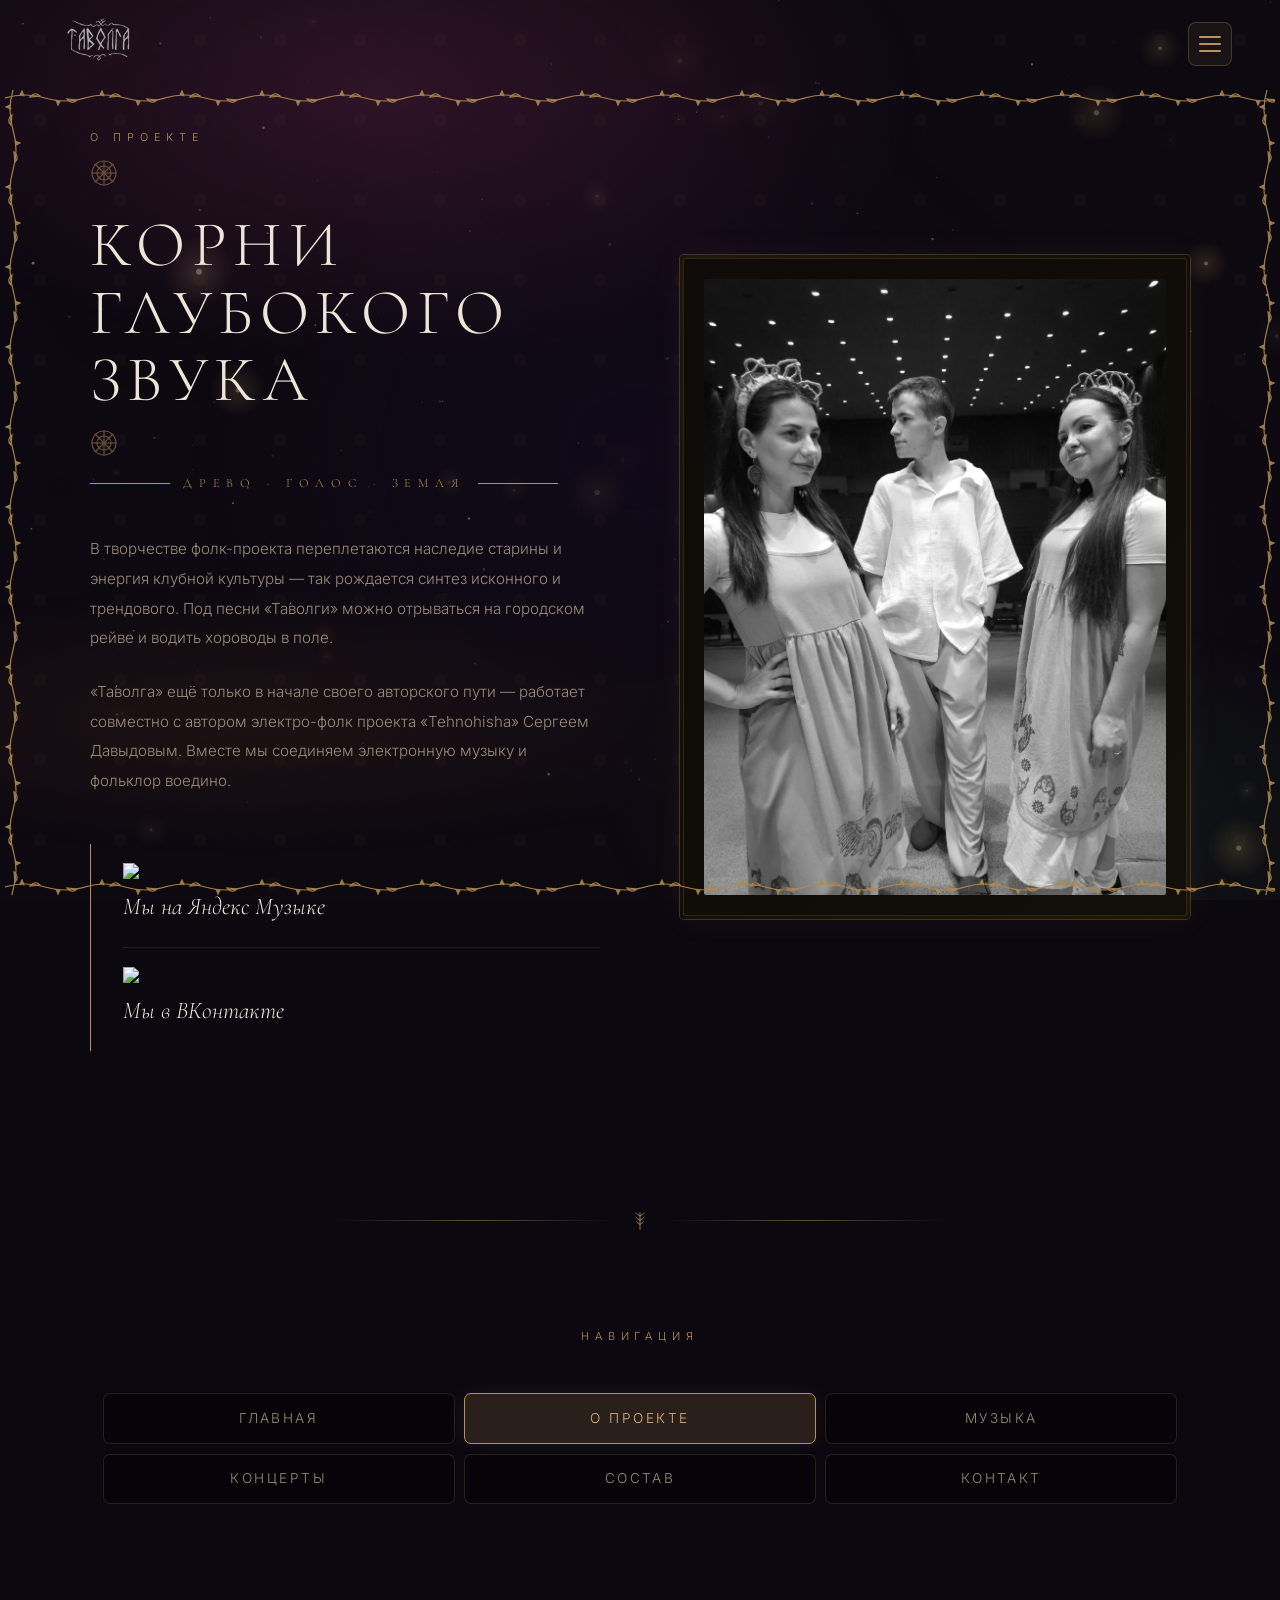
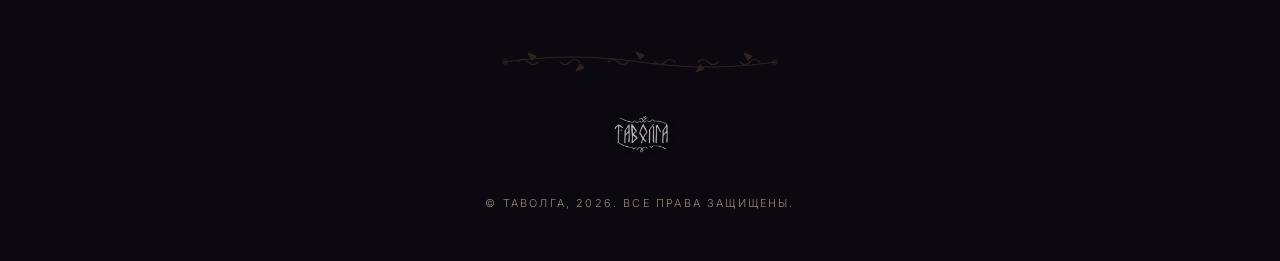
==== commit 91b994b3: "Update about.html" ====
--- a/about.html
+++ b/about.html
@@ -13,18 +13,17 @@
 </head>
 <body>
 
-   <!-- АНИМИРОВАННЫЙ ФОНОВЫЙ CANVAS -->
-
+  <!-- АНИМИРОВАННЫЙ ФОНОВЫЙ CANVAS -->
   <canvas id="bg-canvas"></canvas>
+  <!-- Логотип на фоне (водяной знак) – добавлен ранее -->
+  <div class="logo-watermark"></div>
   <div class="bg-overlay"></div>
   <div class="bg-pattern"></div>
 
-   <!-- РАМКА ИЗ ЛОЗЫ -->
-
+  <!-- РАМКА ИЗ ЛОЗЫ -->
   <div class="rose-frame-container"></div>
 
-   <!-- NAV -->
-
+  <!-- NAV -->
   <nav>
     <a href="index.html" class="logo-link">
       <img src="images/cbird_result_64fcea8e6c0a11f1b4a2062592aad52e.png" alt="Логотип группы Таволга" class="logo-img">
@@ -52,9 +51,10 @@
   </ul>
 
   <section id="about" class="section-wrap">
-
     <div class="container">
       <div class="about-grid">
+
+        <!-- ЛЕВАЯ КОЛОНКА: ТЕКСТ + ИКОНКИ СОЦСЕТЕЙ -->
         <div>
           <p class="section-label reveal">О проекте</p>
           <div class="mystic-title-wrap reveal reveal-delay-1">
@@ -91,11 +91,31 @@
           <p class="body-text reveal reveal-delay-3" style="margin-top:1.5rem;">
             «Та́волга» ещё только в начале своего авторского пути — работает совместно с автором электро-фолк проекта «Tehnohisha» Сергеем Давыдовым. Вместе мы соединяем электронную музыку и фольклор воедино.
           </p>
+
+          <!-- БЛОК С ИКОНКАМИ (ВАШИ ССЫЛКИ) -->
           <div class="about-links reveal">
-            <a href="https://music.yandex.ru/artist/25782035" target="_blank" rel="noopener noreferrer">Мы на Яндекс Музыке</a>
-            <a href="https://vk.com/tavolga_folkgroup" target="_blank" rel="noopener noreferrer">Мы в ВКонтакте</a>
+            <a href="https://music.yandex.ru/artist/25782035" target="_blank" rel="noopener noreferrer" class="social-link">
+              <img src="https://logo-teka.com/wp-content/uploads/2025/07/yandex-music-sign-logo.svg" 
+                   alt="Яндекс Музыка" 
+                   class="social-icon" 
+                   width="24" 
+                   height="24" 
+                   loading="lazy">
+              Мы на Яндекс Музыке
+            </a>
+            <a href="https://vk.com/tavolga_folkgroup" target="_blank" rel="noopener noreferrer" class="social-link">
+              <img src="https://logo-teka.com/wp-content/uploads/2025/06/vk-logo.svg" 
+                   alt="ВКонтакте" 
+                   class="social-icon" 
+                   width="24" 
+                   height="24" 
+                   loading="lazy">
+              Мы в ВКонтакте
+            </a>
           </div>
         </div>
+
+        <!-- ПРАВАЯ КОЛОНКА: ФОТО ГРУППЫ -->
         <div class="reveal reveal-delay-2">
           <div class="gothic-frame">
             <div class="gothic-frame-inner">
@@ -103,9 +123,12 @@
             </div>
           </div>
         </div>
-      </div>
-    </div>
+
+      </div> <!-- /about-grid -->
+    </div> <!-- /container -->
   </section>
+
+  <!-- ОРНАМЕНТ -->
   <div class="ornament">
     <div class="ornament-line"></div>
     <span class="ornament-symbol">
@@ -119,8 +142,7 @@
     <div class="ornament-line"></div>
   </div>
 
-<!-- ══════════ ПЕРЕХОДЫ ПО САЙТУ ══════════ -->
-
+  <!-- НИЖНЯЯ НАВИГАЦИЯ -->
   <section class="section-wrap" style="text-align:center; padding-top:4rem; padding-bottom:6rem;">
     <div class="container">
       <p class="section-label reveal">Навигация</p>
@@ -135,10 +157,8 @@
     </div>
   </section>
 
-   <!-- ══════════ FOOTER ══════════ -->
-
+  <!-- FOOTER -->
   <footer>
-    
     <div style="display:flex;justify-content:center;margin-bottom:1.8rem;color:var(--accent);opacity:0.2;" aria-hidden="true">
       <svg width="280" height="28" viewBox="0 0 280 28" fill="none" stroke="currentColor" stroke-width="1.1" stroke-linecap="round" stroke-linejoin="round">
         <path d="M5 14 Q70 4, 140 14 Q210 24, 275 14"/>
--- a/style.css
+++ b/style.css
@@ -139,19 +139,7 @@
       transition: color 0.3s, text-shadow 0.3s;
       position: relative;
     }
-    .nav-links-desktop a::after {
-      content: '';
-      position: absolute;
-      bottom: -4px; left: 0; right: 0;
-      height: 1px;
-      background: var(--accent-light);
-      transform: scaleX(0);
-      transform-origin: center;
-      transition: transform 0.3s ease;
-    }
-    .nav-links-desktop a:hover { color: var(--text-pure); }
-    .nav-links-desktop a:hover::after { transform: scaleX(1); }
-
+    
     .nav-links-mobile {
       display: none;
       position: fixed;
@@ -712,4 +700,321 @@
   text-transform: uppercase;
   transition: color 0.3s;
 }
+.page-links a.active {
+  color: var(--accent-light);
+}
 .page-links a:hover { color: var(--accent-light); }
+
+/* ============================================
+   БУРГЕР-МЕНЮ НА ВСЕХ ЭКРАНАХ
+   ============================================ */
+/* Всегда показываем кнопку-бургер */
+.nav-toggle {
+  display: flex !important; /* принудительно показываем */
+}
+
+/* Скрываем десктопные ссылки всегда */
+.nav-links-desktop {
+  display: none !important;
+}
+
+/* Адаптация мобильного меню под большие экраны (опционально) */
+@media (min-width: 901px) {
+  .nav-links-mobile {
+    padding-top: 100px; /* чуть больше отступ сверху, чтобы не перекрывать лого */
+  }
+  .nav-links-mobile a {
+    font-size: 1rem;   /* чуть крупнее на ПК */
+    padding: 1.5rem 2rem;
+  }
+}
+
+/* ============================================
+   ЦЕНТРИРОВАНИЕ ПУНКТОВ В БУРГЕР-МЕНЮ
+   ============================================ */
+.nav-links-mobile.open {
+  display: flex;
+  flex-direction: column;
+  align-items: center;
+  justify-content: center;   /* вертикальное центрирование */
+  gap: 1.8rem;              /* расстояние между пунктами */
+  padding: 0;               /* убираем лишние отступы */
+}
+
+.nav-links-mobile a {
+  padding: 0.5rem 1rem;     /* только небольшие внутренние отступы */
+  font-size: 1.2rem;        /* чуть крупнее для читаемости */
+  text-align: center;
+  width: auto;              /* чтобы ширина была по тексту */
+  letter-spacing: 0.3em;
+  text-transform: uppercase;
+  color: var(--accent);
+  text-decoration: none;
+  transition: color 0.3s;
+}
+
+.nav-links-mobile a:hover,
+.nav-links-mobile a.active {
+  color: var(--text-pure);
+}
+
+/* Для больших экранов можно увеличить шрифт */
+@media (min-width: 901px) {
+  .nav-links-mobile a {
+    font-size: 1.6rem;
+  }
+}
+
+/* ============================================
+   НИЖНЯЯ НАВИГАЦИЯ – КНОПКИ С ЗАТЕМНЕНИЕМ
+   ============================================ */
+.page-links {
+  display: flex;
+  justify-content: center;
+  gap: 0.8rem;            /* уменьшили расстояние между кнопками */
+  margin-top: 5rem;
+  flex-wrap: wrap;
+}
+
+.page-links a {
+  display: inline-block;
+  padding: 0.7rem 1.8rem;  /* внутренние отступы как у кнопок */
+  background: rgba(0, 0, 0, 0.45);  /* затемнённый фон */
+  border: 1px solid rgba(176, 138, 79, 0.2);
+  border-radius: 6px;      /* скруглённые углы */
+  text-decoration: none;
+  color: var(--text-muted);
+  font-size: 0.73rem;
+  letter-spacing: 0.25em;
+  text-transform: uppercase;
+  transition: background 0.3s, color 0.3s, border-color 0.3s, box-shadow 0.3s;
+  box-shadow: 0 2px 10px rgba(0, 0, 0, 0.2);
+}
+
+.page-links a:hover {
+  color: var(--accent-light);
+  background: rgba(176, 138, 79, 0.12);
+  border-color: rgba(176, 138, 79, 0.5);
+  box-shadow: 0 4px 20px rgba(0, 0, 0, 0.4);
+}
+
+.page-links a.active {
+  color: var(--accent-light);
+  background: rgba(176, 138, 79, 0.18);
+  border-color: var(--accent);
+  box-shadow: 0 0 20px rgba(176, 138, 79, 0.1);
+  /* убираем подчёркивание, если оно было */
+  border-bottom: 1px solid var(--accent); /* можно оставить для акцента, но без отдельной линии */
+}
+
+/* На мобильных устройствах кнопки могут быть шире */
+@media (max-width: 600px) {
+  .page-links a {
+    padding: 0.6rem 1.2rem;
+    font-size: 0.65rem;
+    flex: 0 0 calc(50% - 0.8rem); /* две колонки */
+    text-align: center;
+  }
+  .page-links {
+    gap: 0.6rem;
+  }
+}
+
+/* ============================================
+   БУРГЕР-МЕНЮ – КНОПКИ С ЗАТЕМНЕНИЕМ
+   ============================================ */
+.nav-links-mobile.open {
+  display: flex;
+  flex-direction: column;
+  align-items: center;
+  justify-content: center;
+  gap: 1.2rem;              /* расстояние между кнопками */
+  padding: 2rem;
+}
+
+.nav-links-mobile a {
+  display: inline-block;
+  padding: 0.8rem 2.5rem;   /* внутренние отступы */
+  background: rgba(0, 0, 0, 0.55); /* тёмный полупрозрачный фон */
+  border: 1px solid rgba(176, 138, 79, 0.2);
+  border-radius: 8px;       /* скругление углов */
+  color: var(--text-muted);
+  font-size: 1rem;          /* размер на мобильных */
+  letter-spacing: 0.25em;
+  text-transform: uppercase;
+  text-decoration: none;
+  transition: background 0.3s, color 0.3s, border-color 0.3s, box-shadow 0.3s;
+  box-shadow: 0 2px 15px rgba(0, 0, 0, 0.3);
+  width: auto;              /* ширина по содержимому */
+  min-width: 180px;         /* минимальная ширина */
+  text-align: center;
+}
+
+.nav-links-mobile a:hover {
+  color: var(--accent-light);
+  background: rgba(176, 138, 79, 0.15);
+  border-color: rgba(176, 138, 79, 0.5);
+  box-shadow: 0 4px 25px rgba(0, 0, 0, 0.5);
+}
+
+.nav-links-mobile a.active {
+  color: var(--accent-light);
+  background: rgba(176, 138, 79, 0.25);
+  border-color: var(--accent);
+  box-shadow: 0 0 30px rgba(176, 138, 79, 0.15);
+  /* подчёркивание убрано, вместо него — золотая рамка */
+}
+
+/* На больших экранах делаем кнопки крупнее */
+@media (min-width: 901px) {
+  .nav-links-mobile a {
+    font-size: 1.4rem;
+    padding: 1rem 3rem;
+    min-width: 220px;
+  }
+}
+/* ============================================
+   БУРГЕР-МЕНЮ – КНОПКИ ПОМЕНЬШЕ
+   ============================================ */
+.nav-links-mobile.open {
+  gap: 0.9rem !important;         /* уменьшили расстояние между кнопками */
+  padding: 1.5rem !important;
+}
+
+.nav-links-mobile a {
+  width: 200px !important;        /* с 260px → 200px */
+  max-width: 200px !important;
+  min-width: 200px !important;
+  padding: 0.55rem 0.5rem !important; /* сжали вертикаль */
+  font-size: 0.82rem !important;  /* чуть мельче шрифт */
+  border-radius: 6px !important;  /* чуть меньше скругление */
+}
+
+/* На больших экранах тоже уменьшаем */
+@media (min-width: 901px) {
+  .nav-links-mobile a {
+    width: 240px !important;
+    max-width: 240px !important;
+    min-width: 240px !important;
+    font-size: 1.1rem !important;
+    padding: 0.7rem 0.5rem !important;
+  }
+  .nav-links-mobile.open {
+    gap: 1rem !important;
+  }
+}
+/* ============================================
+   МИСТИЧЕСКИЙ ФОЛЬКЛОРНЫЙ ФОН
+   ============================================ */
+
+/* 1. Основной цвет фона — глубокий тёмно-фиолетовый с налётом старины */
+body {
+  background-color: #0c0810;
+}
+
+/* 2. Переопределяем градиенты оверлея — добавляем мистические оттенки */
+.bg-overlay {
+  background:
+    radial-gradient(ellipse 70% 50% at 30% 10%, rgba(80, 30, 60, 0.5) 0%, transparent 60%),
+    radial-gradient(ellipse 60% 40% at 80% 90%, rgba(30, 60, 40, 0.35) 0%, transparent 55%),
+    radial-gradient(ellipse 50% 60% at 50% 50%, rgba(20, 10, 30, 0.6) 0%, transparent 70%),
+    radial-gradient(ellipse 80% 30% at 20% 80%, rgba(120, 70, 30, 0.15) 0%, transparent 50%);
+}
+
+/* 4. Лёгкая зернистая текстура для эффекта старой бумаги/полотна */
+body::after {
+  content: '';
+  position: fixed;
+  inset: 0;
+  z-index: 3;
+  pointer-events: none;
+  background-image: url("data:image/svg+xml,%3Csvg viewBox='0 0 256 256' xmlns='http://www.w3.org/2000/svg'%3E%3Cfilter id='noise'%3E%3CfeTurbulence type='fractalNoise' baseFrequency='0.9' numOctaves='4' stitchTiles='stitch'/%3E%3C/filter%3E%3Crect width='100%25' height='100%25' filter='url(%23noise)' opacity='0.04'/%3E%3C/svg%3E");
+  background-repeat: repeat;
+  background-size: 256px 256px;
+  mix-blend-mode: overlay;
+}
+
+/* 5. Настроим цвета акцентов под мистику (золото, медь, охра) */
+:root {
+  --accent: #b8925c;
+  --accent-light: #dbb57c;
+  --text-pure: #ede6d8;
+  --text-muted: #9a8b7a;
+  --border-glow: rgba(184, 146, 92, 0.5);
+  --accent-soft: rgba(184, 146, 92, 0.18);
+  --accent-glow: rgba(184, 146, 92, 0.08);
+}
+
+/* 6. Затемним светящиеся орбы (чтобы были более приглушёнными, таинственными) */
+#bg-canvas {
+  filter: brightness(0.7) saturate(0.8) contrast(1.1);
+}
+
+/* ============================================
+   НИЖНЯЯ НАВИГАЦИЯ – 3 КОЛОНКИ НА ВСЕХ ЭКРАНАХ
+   ============================================ */
+.page-links {
+  display: flex !important;
+  flex-direction: row !important;
+  flex-wrap: wrap !important;
+  justify-content: center !important;
+  align-items: center !important;
+  gap: 0.6rem !important;
+  margin-top: 3rem !important;
+  padding: 0 0.5rem !important;
+  max-width: 100% !important;
+}
+
+.page-links a {
+  display: inline-block !important;
+  padding: 0.5rem 0.2rem !important;
+  background: rgba(0, 0, 0, 0.45) !important;
+  border: 1px solid rgba(176, 138, 79, 0.2) !important;
+  border-radius: 6px !important;
+  text-decoration: none !important;
+  color: var(--text-muted) !important;
+  font-size: 0.65rem !important;
+  letter-spacing: 0.15em !important;
+  text-transform: uppercase !important;
+  transition: background 0.3s, color 0.3s, border-color 0.3s, box-shadow 0.3s !important;
+  box-shadow: 0 2px 10px rgba(0, 0, 0, 0.2) !important;
+  text-align: center !important;
+  flex: 0 0 calc(33.33% - 0.6rem) !important;  /* три колонки */
+  max-width: calc(33.33% - 0.6rem) !important;
+  min-width: 0 !important;
+  box-sizing: border-box !important;
+}
+
+/* Для очень маленьких экранов шрифт можно уменьшить, но колонки остаются 3 */
+/* ============================================
+   НИЖНЯЯ НАВИГАЦИЯ – ЧУТЬ МЕНЬШЕ НА КОМПЬЮТЕРАХ
+   ============================================ */
+@media (min-width: 768px) {
+  .page-links a {
+    padding: 0.7rem 1rem !important;
+    font-size: 0.8rem !important;
+    letter-spacing: 0.18em !important;
+    border-radius: 7px !important;
+  }
+}
+@media (min-width: 1200px) {
+  .page-links a {
+    padding: 0.8rem 1.2rem !important;
+    font-size: 0.85rem !important;
+  }
+}
+
+.page-links a:hover {
+  color: var(--accent-light) !important;
+  background: rgba(176, 138, 79, 0.12) !important;
+  border-color: rgba(176, 138, 79, 0.5) !important;
+  box-shadow: 0 4px 20px rgba(0, 0, 0, 0.4) !important;
+}
+
+.page-links a.active {
+  color: var(--accent-light) !important;
+  background: rgba(176, 138, 79, 0.18) !important;
+  border-color: var(--accent) !important;
+  box-shadow: 0 0 20px rgba(176, 138, 79, 0.1) !important;
+  border-bottom: 1px solid var(--accent) !important;
+}
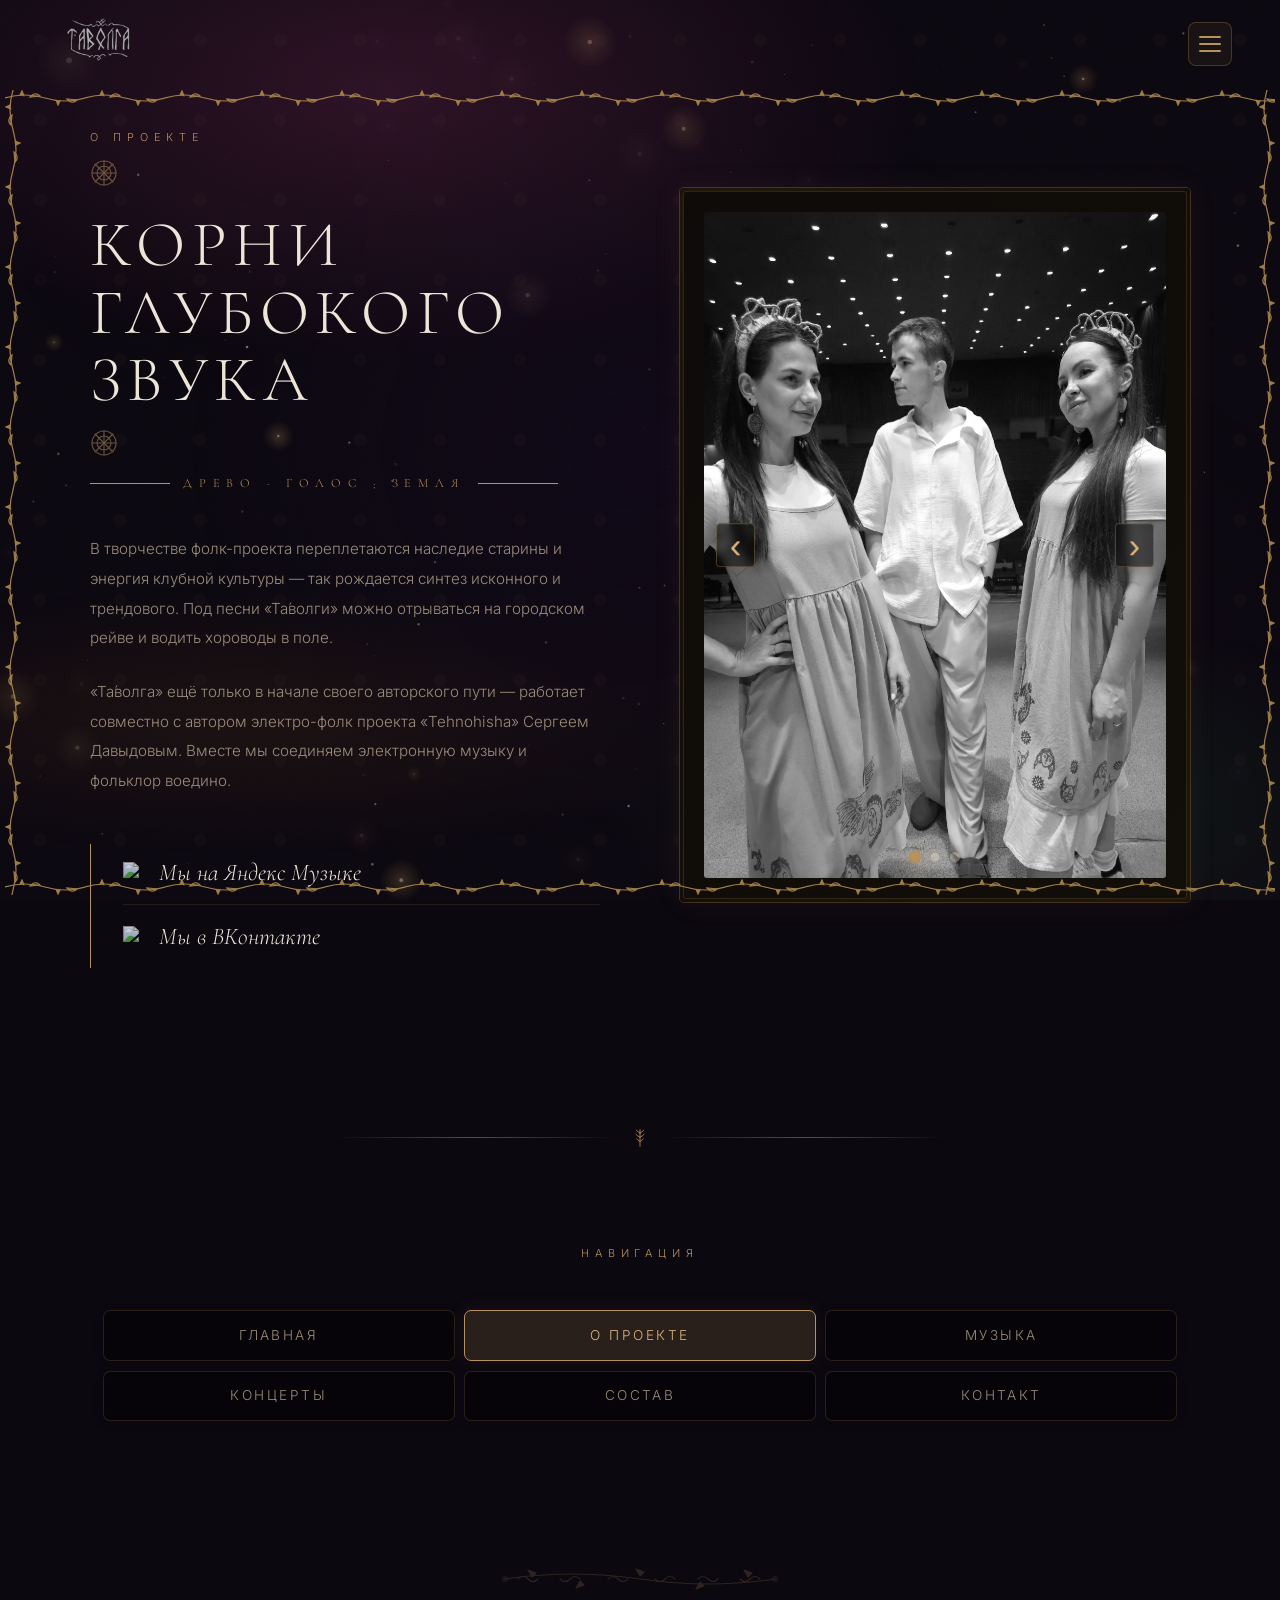
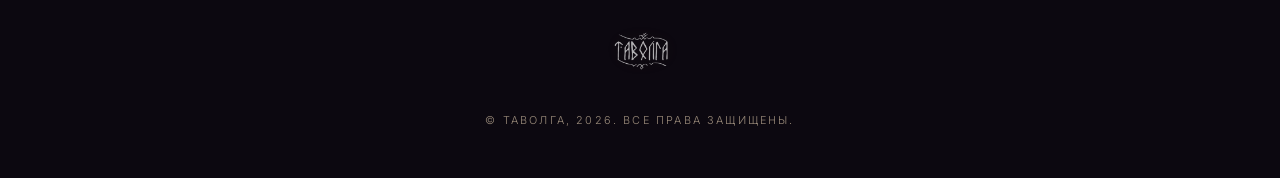
==== commit 645f6240: "Update about.html" ====
--- a/about.html
+++ b/about.html
@@ -115,15 +115,27 @@
           </div>
         </div>
 
-        <!-- ПРАВАЯ КОЛОНКА: ФОТО ГРУППЫ -->
-        <div class="reveal reveal-delay-2">
-          <div class="gothic-frame">
-            <div class="gothic-frame-inner">
-              <img src="images/фото таволги.jpg" alt="Фотография группы Таволга">
-            </div>
-          </div>
+        <!-- ПРАВАЯ КОЛОНКА: КАРУСЕЛЬ -->
+<div class="reveal reveal-delay-2">
+  <div class="gothic-frame">
+    <div class="gothic-frame-inner">
+      <div class="carousel">
+        <div class="carousel-track">
+          <img src="images/фото таволги.jpg" alt="Фото группы 1" class="slide">
+          <img src="images/фото2.jpg" alt="Фото группы 2" class="slide">
+          <img src="images/фото3.jpg" alt="Фото группы 3" class="slide">
         </div>
-
+        <button class="carousel-btn prev" aria-label="Предыдущее фото">‹</button>
+        <button class="carousel-btn next" aria-label="Следующее фото">›</button>
+        <div class="carousel-indicators">
+          <span class="dot active" data-index="0"></span>
+          <span class="dot" data-index="1"></span>
+          <span class="dot" data-index="2"></span>
+        </div>
+      </div>
+    </div>
+  </div>
+</div>
       </div> <!-- /about-grid -->
     </div> <!-- /container -->
   </section>
--- a/style.css
+++ b/style.css
@@ -1018,3 +1018,334 @@
   box-shadow: 0 0 20px rgba(176, 138, 79, 0.1) !important;
   border-bottom: 1px solid var(--accent) !important;
 }
+
+/* ============================================
+   ИКОНКИ В about-links (исправление)
+   ============================================ */
+.about-links a.social-link {
+  display: flex !important;
+  align-items: center !important;
+  gap: 0.75rem !important;
+  padding: 0.6rem 0 !important;
+  border-left: none !important;
+  text-decoration: none !important;
+  color: var(--text-pure) !important;
+  transition: color 0.3s, padding-left 0.3s !important;
+}
+
+.about-links a.social-link:hover {
+  color: var(--accent-light) !important;
+  padding-left: 0.5rem !important;
+}
+
+/* Для SVG-иконок */
+.about-links a.social-link svg {
+  flex-shrink: 0 !important;
+  color: var(--accent-light) !important;
+  opacity: 0.8 !important;
+  transition: transform 0.3s, opacity 0.3s !important;
+}
+
+.about-links a.social-link:hover svg {
+  opacity: 1 !important;
+  transform: scale(1.05) !important;
+}
+
+/* Для img-иконок */
+.about-links a.social-link img.social-icon {
+  width: 24px !important;
+  height: 24px !important;
+  flex-shrink: 0 !important;
+  filter: brightness(0.8) !important;
+  transition: transform 0.3s, filter 0.3s !important;
+}
+
+.about-links a.social-link:hover img.social-icon {
+  transform: scale(1.05) !important;
+  filter: brightness(1.2) !important;
+}
+
+.about-links a.social-link + .social-link {
+  border-top: 1px solid rgba(176, 138, 79, 0.15) !important;
+  padding-top: 0.8rem !important;
+}
+
+/* ============================================
+   КОНТАКТНЫЕ КНОПКИ – ОДИНАКОВЫЙ РАЗМЕР
+   ============================================ */
+.contact-links {
+  display: flex !important;
+  flex-wrap: wrap !important;
+  justify-content: center !important;
+  gap: 1.5rem !important;
+  margin-top: 3rem !important;
+}
+
+.contact-links .social-link.contact-social {
+  display: inline-flex !important;
+  align-items: center !important;
+  justify-content: center !important;
+  gap: 0.6rem !important;
+  padding: 0.7rem 1.2rem !important;
+  min-width: 200px !important;        /* фиксированная минимальная ширина */
+  background: rgba(0, 0, 0, 0.45) !important;
+  border: 1px solid rgba(176, 138, 79, 0.2) !important;
+  border-radius: 6px !important;
+  text-decoration: none !important;
+  color: var(--text-muted) !important;
+  font-size: 0.8rem !important;
+  letter-spacing: 0.08em !important;
+  text-transform: none !important;
+  transition: background 0.3s, color 0.3s, border-color 0.3s, box-shadow 0.3s !important;
+  box-shadow: 0 2px 10px rgba(0, 0, 0, 0.2) !important;
+  flex: 0 0 auto !important;          /* запрещаем растягивание */
+}
+
+.contact-links .social-link.contact-social img.social-icon {
+  width: 24px !important;
+  height: 24px !important;
+  flex-shrink: 0 !important;
+  filter: brightness(0.8) !important;
+  transition: transform 0.3s, filter 0.3s !important;
+}
+
+.contact-links .social-link.contact-social:hover {
+  color: var(--accent-light) !important;
+  background: rgba(176, 138, 79, 0.12) !important;
+  border-color: rgba(176, 138, 79, 0.5) !important;
+  box-shadow: 0 4px 20px rgba(0, 0, 0, 0.4) !important;
+}
+
+.contact-links .social-link.contact-social:hover img.social-icon {
+  transform: scale(1.05) !important;
+  filter: brightness(1.2) !important;
+}
+
+/* На мобильных устройствах уменьшаем ширину, но сохраняем одинаковость */
+@media (max-width: 600px) {
+  .contact-links {
+    gap: 1rem !important;
+  }
+  .contact-links .social-link.contact-social {
+    min-width: 140px !important;
+    padding: 0.5rem 0.8rem !important;
+    font-size: 0.7rem !important;
+  }
+}
+/* ============================================
+   КАРТОЧКИ УЧАСТНИКОВ – ВСЕГДА АКТИВНЫЙ ВИД
+   ============================================ */
+.member-link {
+  display: block;
+  text-decoration: none;
+  color: inherit;
+  border-radius: 8px;
+  padding: 0.5rem;
+  background: rgba(16, 12, 10, 0.8);
+  border: 1px solid rgba(176, 138, 79, 0.3);
+  transform: translateY(-4px);              /* всегда приподняты */
+  box-shadow: 0 8px 30px rgba(0, 0, 0, 0.5);
+  transition: transform 0.3s, box-shadow 0.3s, border-color 0.3s, background 0.3s;
+}
+
+/* При наведении – лишь небольшое усиление */
+.member-link:hover {
+  transform: translateY(-6px);
+  box-shadow: 0 12px 40px rgba(0, 0, 0, 0.7);
+  border-color: rgba(176, 138, 79, 0.6);
+  background: rgba(16, 12, 10, 0.9);
+}
+
+/* Остальные стили для карточки (портрет, имя, роль) остаются без изменений */
+.member-card {
+  background: transparent;
+  border: none;
+  padding: 0;
+}
+
+.member-card::before {
+  display: none;
+}
+
+.member-link:hover .member-portrait img {
+  transform: scale(1.06);
+}
+
+.member-portrait {
+  width: 100%;
+  aspect-ratio: 3/4;
+  background: var(--bg-panel);
+  border-radius: 2px;
+  margin-bottom: 1.5rem;
+  overflow: hidden;
+  position: relative;
+}
+
+.member-portrait::before {
+   display: none !important; 
+}
+
+.member-link:hover .member-portrait::before {
+  border-color: rgba(176, 138, 79, 0.6);
+}
+
+.member-portrait::after {
+  content: '';
+  position: absolute;
+  inset: 0;
+  background: linear-gradient(to top, rgba(6,4,8,0.7) 0%, transparent 50%);
+  z-index: 1;
+}
+
+.member-portrait img {
+  width: 100%;
+  height: 100%;
+  object-fit: cover;
+  transition: transform 0.7s cubic-bezier(0.16,1,0.3,1);
+}
+
+.member-name {
+  font-family: 'Cormorant Garamond', serif;
+  font-size: 1.4rem;
+  font-weight: 400;
+  text-align: center;
+  text-transform: uppercase;
+  letter-spacing: 0.08em;
+  margin-bottom: 0.3rem;
+}
+
+.member-role {
+  font-size: 0.65rem;
+  letter-spacing: 0.4em;
+  color: var(--accent);
+  text-align: center;
+  text-transform: uppercase;
+  margin-bottom: 0.5rem;
+}
+
+.member-bio {
+  font-size: 0.83rem;
+  color: var(--text-muted);
+  text-align: center;
+}
+
+/* ============================================
+   МУЗЫКА – СКРУГЛЕННЫЕ КАРТОЧКИ
+   ============================================ */
+.album-card {
+  border-radius: 8px !important;  /* скругление как у других блоков */
+  overflow: hidden;                /* чтобы дочерние элементы не вылезали за скругление */
+}
+
+.album-art {
+  border-radius: 0 !important;     /* убираем отдельное скругление, если было */
+}
+
+.album-art img {
+  border-radius: 0 !important;     /* изображение само обрежется родительским overflow */
+}
+
+/* ============================================
+   КАРУСЕЛЬ (горизонтальный слайдер) – без изменения размера рамки
+   ============================================ */
+
+/* Отключаем эффект увеличения при наведении на рамку */
+.gothic-frame:hover .gothic-frame-inner img,
+.gothic-frame:hover .gothic-frame-inner .slide {
+  transform: none !important;
+}
+
+.carousel {
+  position: relative;
+  width: 100%;
+  overflow: hidden;
+  border-radius: 2px;
+}
+
+.carousel-track {
+  display: flex;
+  transition: transform 0.6s cubic-bezier(0.25, 0.46, 0.45, 0.94);
+  width: 100%;
+  will-change: transform;
+}
+
+/* Слайд – занимает всю ширину, высота определяется изображением */
+.slide {
+  flex: 0 0 100%;
+  width: 100%;
+  height: auto;              /* ← ключевой параметр – высота подстраивается под картинку */
+  display: block;
+}
+
+/* Кнопки переключения */
+.carousel-btn {
+  position: absolute;
+  top: 50%;
+  transform: translateY(-50%);
+  background: rgba(0, 0, 0, 0.5);
+  backdrop-filter: blur(4px);
+  border: 1px solid rgba(176, 138, 79, 0.4);
+  color: var(--accent-light);
+  font-size: 2.2rem;
+  line-height: 1;
+  padding: 0.2rem 0.8rem;
+  cursor: pointer;
+  z-index: 20;
+  border-radius: 4px;
+  transition: background 0.3s, border-color 0.3s;
+  user-select: none;
+}
+
+.carousel-btn:hover {
+  background: rgba(176, 138, 79, 0.3);
+  border-color: var(--accent);
+}
+
+.carousel-btn.prev {
+  left: 12px;
+}
+
+.carousel-btn.next {
+  right: 12px;
+}
+
+/* Точки-индикаторы */
+.carousel-indicators {
+  position: absolute;
+  bottom: 16px;
+  left: 50%;
+  transform: translateX(-50%);
+  display: flex;
+  gap: 10px;
+  z-index: 20;
+}
+
+.dot {
+  width: 10px;
+  height: 10px;
+  border-radius: 50%;
+  background: rgba(255, 255, 255, 0.3);
+  border: 1px solid rgba(176, 138, 79, 0.5);
+  cursor: pointer;
+  transition: background 0.3s, transform 0.3s;
+}
+
+.dot.active {
+  background: var(--accent);
+  transform: scale(1.2);
+  box-shadow: 0 0 12px rgba(176, 138, 79, 0.5);
+}
+
+/* Адаптивность для мобильных */
+@media (max-width: 600px) {
+  .carousel-btn {
+    font-size: 1.6rem;
+    padding: 0.1rem 0.5rem;
+  }
+  .carousel-btn.prev { left: 6px; }
+  .carousel-btn.next { right: 6px; }
+  .dot {
+    width: 8px;
+    height: 8px;
+  }
+}
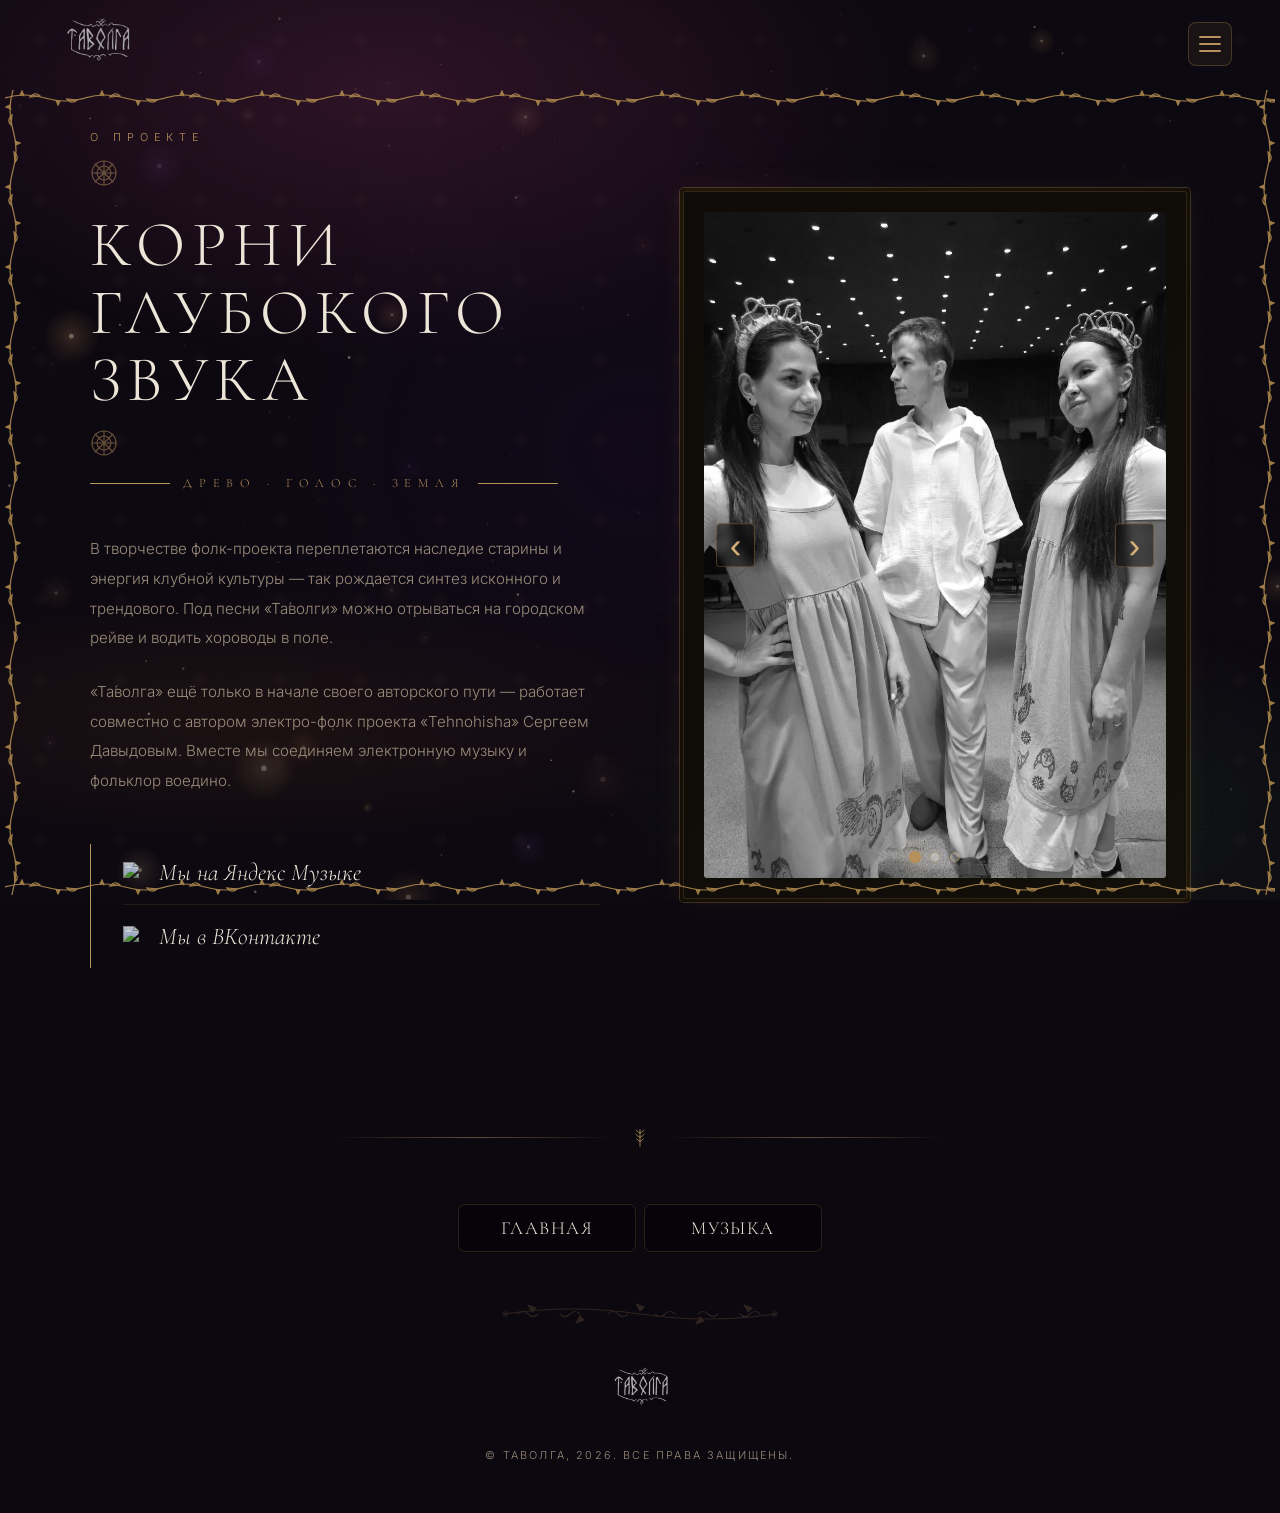
==== commit c26b0907: "Update about.html" ====
--- a/about.html
+++ b/about.html
@@ -155,19 +155,7 @@
   </div>
 
   <!-- НИЖНЯЯ НАВИГАЦИЯ -->
-  <section class="section-wrap" style="text-align:center; padding-top:4rem; padding-bottom:6rem;">
-    <div class="container">
-      <p class="section-label reveal">Навигация</p>
-      <div class="page-links reveal reveal-delay-2">
-        <a href="index.html" class="contact-link">Главная</a>
-        <a href="about.html" class="contact-link active">О проекте</a>
-        <a href="music.html" class="contact-link">Музыка</a>
-        <a href="concerts.html" class="contact-link">Концерты</a>
-        <a href="band.html" class="contact-link">Состав</a>
-        <a href="contact.html" class="contact-link">Контакт</a>
-      </div>
-    </div>
-  </section>
+ <div class="page-links reveal reveal-delay-2" id="pageNav"></div>
 
   <!-- FOOTER -->
   <footer>
--- a/style.css
+++ b/style.css
@@ -682,28 +682,7 @@
 .page-hero .mystic-title-wrap,
 .page-hero .mystic-sub { justify-content: center; }
 
-/* ══════════════════════════════
-   MULTI-PAGE: навигация между страницами внизу секции
-══════════════════════════════ */
-.page-links {
-  display: flex;
-  justify-content: center;
-  gap: 3rem;
-  margin-top: 5rem;
-  flex-wrap: wrap;
-}
-.page-links a {
-  text-decoration: none;
-  color: var(--text-muted);
-  font-size: 0.73rem;
-  letter-spacing: 0.25em;
-  text-transform: uppercase;
-  transition: color 0.3s;
-}
-.page-links a.active {
-  color: var(--accent-light);
-}
-.page-links a:hover { color: var(--accent-light); }
+
 
 /* ============================================
    БУРГЕР-МЕНЮ НА ВСЕХ ЭКРАНАХ
@@ -948,41 +927,6 @@
 /* 6. Затемним светящиеся орбы (чтобы были более приглушёнными, таинственными) */
 #bg-canvas {
   filter: brightness(0.7) saturate(0.8) contrast(1.1);
-}
-
-/* ============================================
-   НИЖНЯЯ НАВИГАЦИЯ – 3 КОЛОНКИ НА ВСЕХ ЭКРАНАХ
-   ============================================ */
-.page-links {
-  display: flex !important;
-  flex-direction: row !important;
-  flex-wrap: wrap !important;
-  justify-content: center !important;
-  align-items: center !important;
-  gap: 0.6rem !important;
-  margin-top: 3rem !important;
-  padding: 0 0.5rem !important;
-  max-width: 100% !important;
-}
-
-.page-links a {
-  display: inline-block !important;
-  padding: 0.5rem 0.2rem !important;
-  background: rgba(0, 0, 0, 0.45) !important;
-  border: 1px solid rgba(176, 138, 79, 0.2) !important;
-  border-radius: 6px !important;
-  text-decoration: none !important;
-  color: var(--text-muted) !important;
-  font-size: 0.65rem !important;
-  letter-spacing: 0.15em !important;
-  text-transform: uppercase !important;
-  transition: background 0.3s, color 0.3s, border-color 0.3s, box-shadow 0.3s !important;
-  box-shadow: 0 2px 10px rgba(0, 0, 0, 0.2) !important;
-  text-align: center !important;
-  flex: 0 0 calc(33.33% - 0.6rem) !important;  /* три колонки */
-  max-width: calc(33.33% - 0.6rem) !important;
-  min-width: 0 !important;
-  box-sizing: border-box !important;
 }
 
 /* Для очень маленьких экранов шрифт можно уменьшить, но колонки остаются 3 */
@@ -1349,3 +1293,73 @@
     height: 8px;
   }
 }
+
+/* ============================================
+   НИЖНЯЯ НАВИГАЦИЯ — КВАДРАТНЫЕ КОМПАКТНЫЕ КНОПКИ
+   ============================================ */
+.page-links {
+  display: flex;
+  flex-wrap: nowrap;
+  justify-content: center;
+  align-items: stretch;
+  gap: 0.5rem;
+  width: 100%;
+  max-width: 380px;
+  margin: 1.5rem auto 0;
+  padding: 0 0.5rem;
+  box-sizing: border-box;
+}
+
+.page-links a {
+  flex: 1 1 0;
+  min-width: 0;
+  display: inline-flex;
+  align-items: center;
+  justify-content: center;
+  padding: 0.25rem 0.6rem;
+  min-height: 48px;             /* ← задаёт квадратную форму */
+  background: rgba(0, 0, 0, 0.45);
+  border: 1px solid rgba(176, 138, 79, 0.2);
+  border-radius: 0;             /* ← квадратные, без скругления */
+  color: var(--text-muted);
+  text-decoration: none;
+  text-align: center;
+  box-sizing: border-box;
+  transition: background 0.3s, color 0.3s, border-color 0.3s, box-shadow 0.3s;
+  box-shadow: 0 2px 10px rgba(0, 0, 0, 0.2);
+}
+
+.page-links a:hover {
+  color: var(--accent-light);
+  background: rgba(176, 138, 79, 0.12);
+  border-color: rgba(176, 138, 79, 0.5);
+  box-shadow: 0 4px 20px rgba(0, 0, 0, 0.4);
+}
+
+.page-links .nav-title {
+  font-family: 'Cormorant Garamond', serif;
+  font-size: 1.15rem;
+  letter-spacing: 0.08em;
+  text-transform: uppercase;
+  color: var(--text-pure);
+  white-space: nowrap;
+  overflow: hidden;
+  text-overflow: ellipsis;
+  max-width: 100%;
+  line-height: 1.15;
+}
+
+.page-links a:hover .nav-title { color: var(--accent-light); }
+
+@media (max-width: 600px) {
+  .page-links {
+    flex-direction: column;
+    gap: 0.4rem;
+    max-width: 240px;
+    margin-top: 1rem;
+  }
+  .page-links a {
+    padding: 0.25rem 0.5rem;
+    min-height: 44px;
+  }
+}
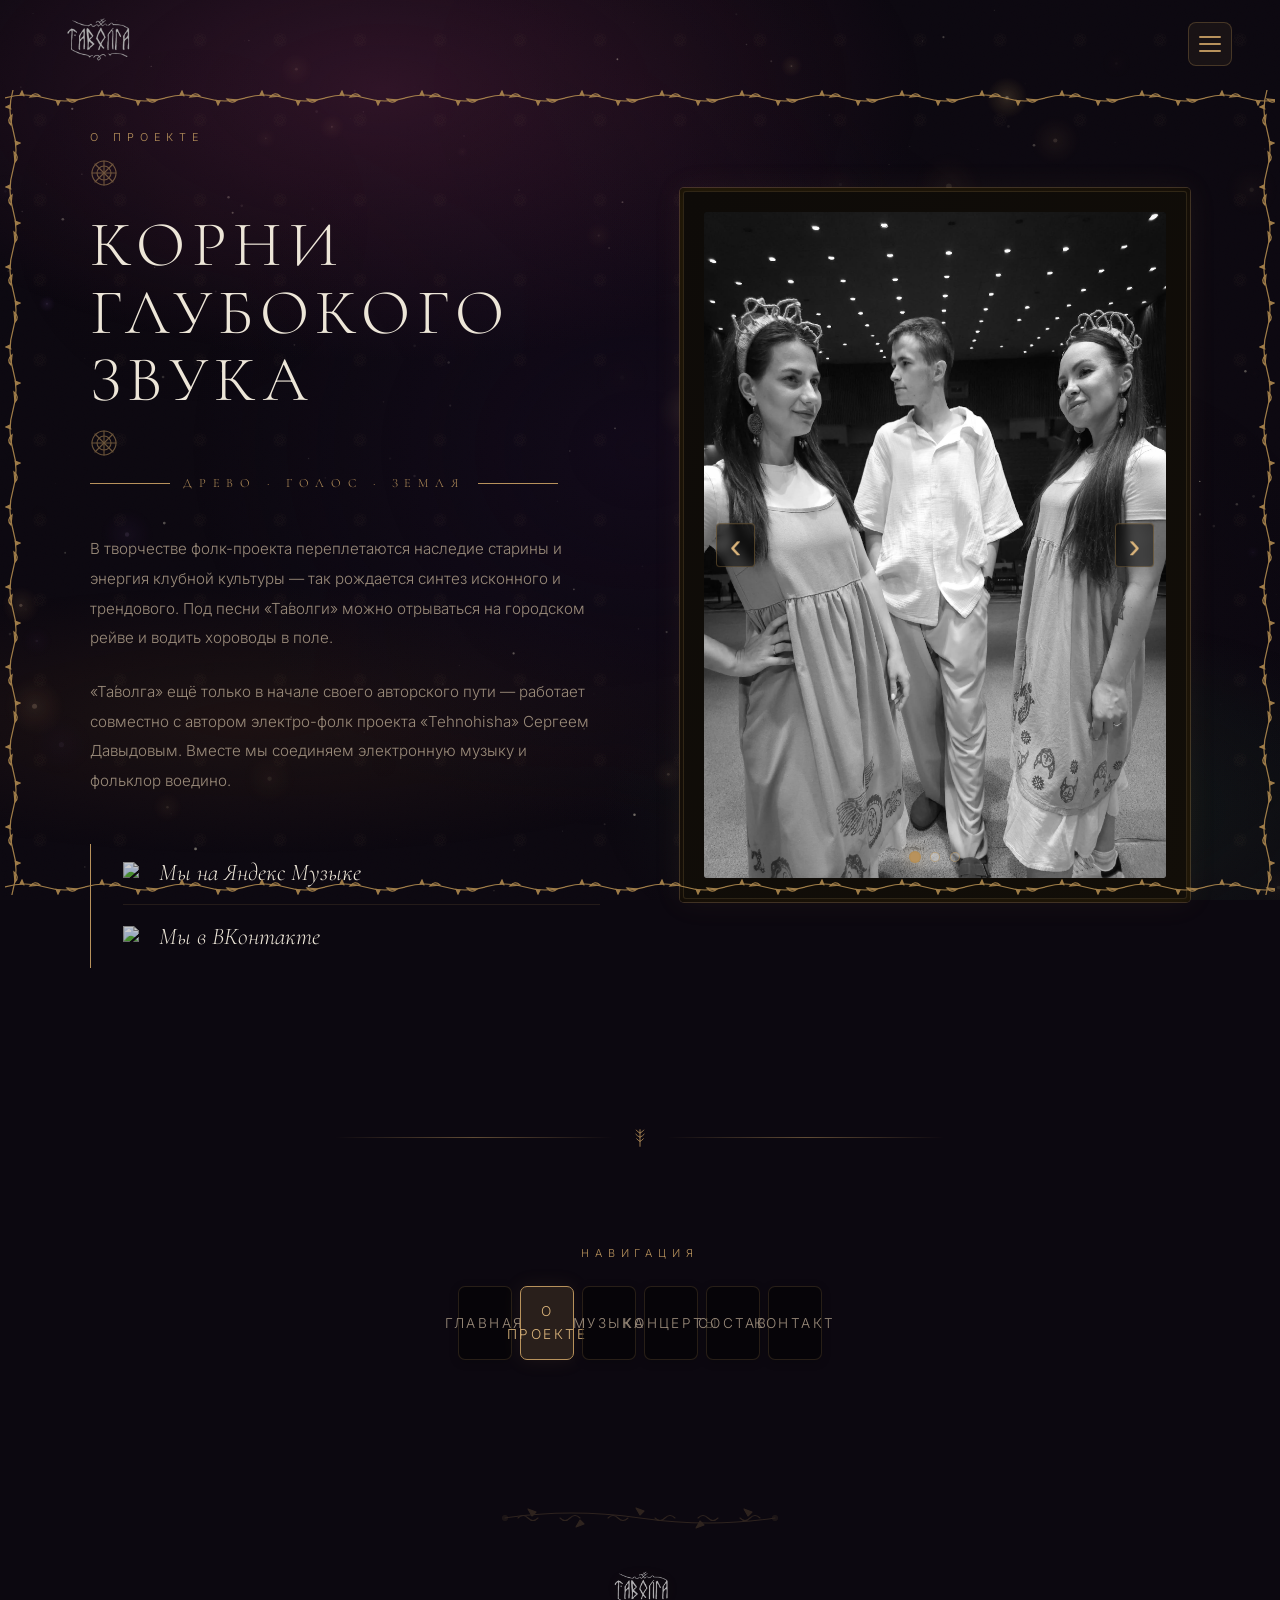
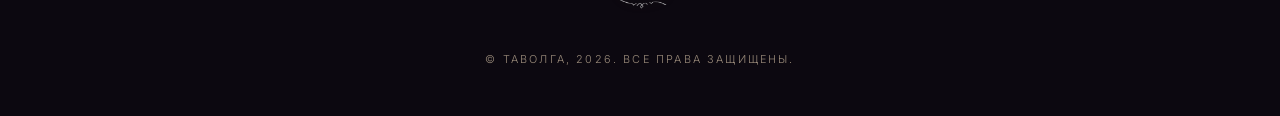
==== commit 5e0e9289: "Update about.html" ====
--- a/about.html
+++ b/about.html
@@ -155,7 +155,19 @@
   </div>
 
   <!-- НИЖНЯЯ НАВИГАЦИЯ -->
- <div class="page-links reveal reveal-delay-2" id="pageNav"></div>
+  <section class="section-wrap" style="text-align:center; padding-top:4rem; padding-bottom:6rem;">
+    <div class="container">
+      <p class="section-label reveal">Навигация</p>
+      <div class="page-links reveal reveal-delay-2">
+        <a href="index.html" class="contact-link">Главная</a>
+        <a href="about.html" class="contact-link active">О проекте</a>
+        <a href="music.html" class="contact-link">Музыка</a>
+        <a href="concerts.html" class="contact-link">Концерты</a>
+        <a href="band.html" class="contact-link">Состав</a>
+        <a href="contact.html" class="contact-link">Контакт</a>
+      </div>
+    </div>
+  </section>
 
   <!-- FOOTER -->
   <footer>
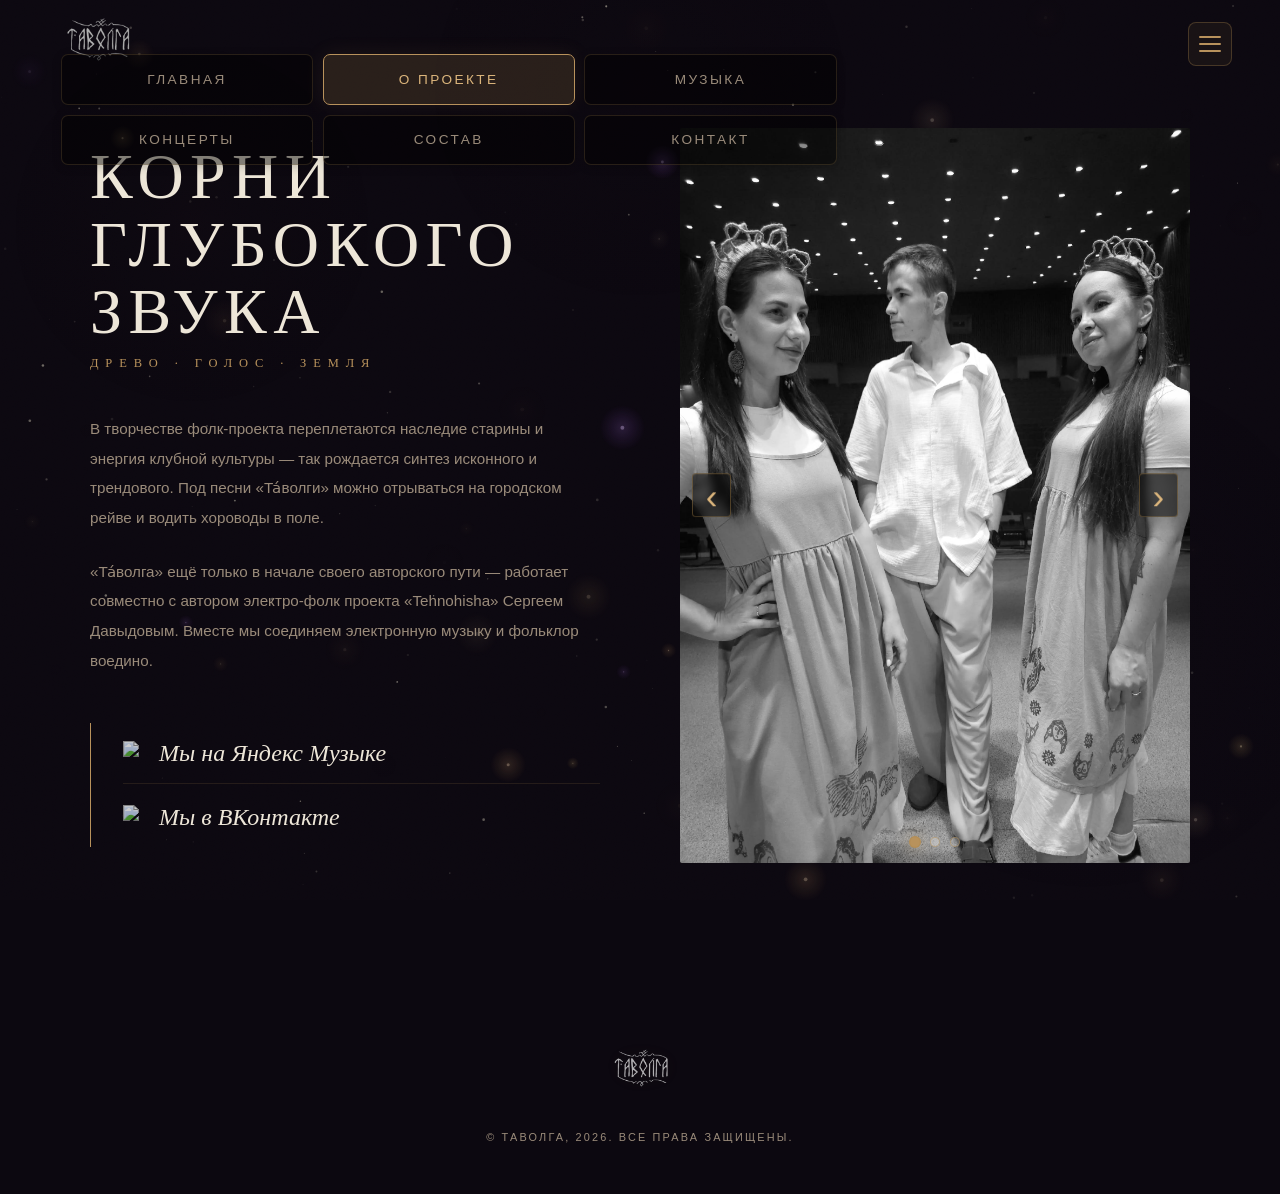
==== commit 15171be9: "Update about.html" ====
--- a/about.html
+++ b/about.html
@@ -3,30 +3,23 @@
 <head>
   <meta charset="UTF-8" />
   <meta name="viewport" content="width=device-width, initial-scale=1.0, viewport-fit=cover" />
-  <meta name="theme-color" content="#060408" />
+  <meta name="theme-color" content="#06100f" />
   <meta name="description" content="О фолк-проекте «Таволга»: сочетание электронной музыки с фольклорным колоритом." />
   <title>О проекте — ТАВОЛГА</title>
   <link rel="preconnect" href="https://fonts.googleapis.com" />
   <link rel="preconnect" href="https://fonts.gstatic.com" crossorigin />
-  <link href="https://fonts.googleapis.com/css2?family=Cormorant+Garamond:ital,wght@0,300;0,400;0,500;0,700;1,300;1,400&family=Inter:wght@300;400;600&display=swap" rel="stylesheet" />
-  <link rel="stylesheet" href="style.css" />
+  <link href="https://fonts.googleapis.com/css2?family=Alegreya:ital,wght@0,400;0,500;1,400&family=Ponomar&display=swap" rel="stylesheet" />
+  <link rel="stylesheet" href="style.css?v=2" />
+  <script>document.documentElement.classList.add('js')</script>
 </head>
 <body>
-
-  <!-- АНИМИРОВАННЫЙ ФОНОВЫЙ CANVAS -->
-  <canvas id="bg-canvas"></canvas>
-  <!-- Логотип на фоне (водяной знак) – добавлен ранее -->
-  <div class="logo-watermark"></div>
-  <div class="bg-overlay"></div>
-  <div class="bg-pattern"></div>
-
-  <!-- РАМКА ИЗ ЛОЗЫ -->
-  <div class="rose-frame-container"></div>
+  <canvas id="bg-canvas" aria-hidden="true"></canvas>
+  <div class="fog" aria-hidden="true"></div>
 
   <!-- NAV -->
-  <nav>
+  <nav class="topbar">
     <a href="index.html" class="logo-link">
-      <img src="images/cbird_result_64fcea8e6c0a11f1b4a2062592aad52e.png" alt="Логотип группы Таволга" class="logo-img">
+      <img src="images/cbird_result_64fcea8e6c0a11f1b4a2062592aad52e.png" alt="Логотип группы Таволга" class="logo-img" width="1168" height="896">
     </a>
     <ul class="nav-links-desktop">
       <li><a href="index.html">Главная</a></li>
@@ -56,35 +49,12 @@
 
         <!-- ЛЕВАЯ КОЛОНКА: ТЕКСТ + ИКОНКИ СОЦСЕТЕЙ -->
         <div>
-          <p class="section-label reveal">О проекте</p>
           <div class="mystic-title-wrap reveal reveal-delay-1">
-            <span class="title-glyph" aria-hidden="true">
-              <svg width="28" height="28" viewBox="0 0 28 28" fill="none" stroke="currentColor" stroke-width="1.1" stroke-linecap="round">
-                <circle cx="14" cy="14" r="12"/>
-                <circle cx="14" cy="14" r="7"/>
-                <line x1="14" y1="2"  x2="14" y2="26"/>
-                <line x1="2"  y1="14" x2="26" y2="14"/>
-                <line x1="5"  y1="5"  x2="23" y2="23"/>
-                <line x1="23" y1="5"  x2="5"  y2="23"/>
-              </svg>
-            </span>
-            <h2 class="section-title">Корни глубокого звука</h2>
-            <span class="title-glyph right" aria-hidden="true">
-              <svg width="28" height="28" viewBox="0 0 28 28" fill="none" stroke="currentColor" stroke-width="1.1" stroke-linecap="round">
-                <circle cx="14" cy="14" r="12"/>
-                <circle cx="14" cy="14" r="7"/>
-                <line x1="14" y1="2"  x2="14" y2="26"/>
-                <line x1="2"  y1="14" x2="26" y2="14"/>
-                <line x1="5"  y1="5"  x2="23" y2="23"/>
-                <line x1="23" y1="5"  x2="5"  y2="23"/>
-              </svg>
-            </span>
+            <h1 class="section-title">Корни глубокого звука</h1>
           </div>
           <div class="mystic-sub reveal reveal-delay-2" aria-hidden="true">
-            <div class="mystic-sub-line"></div>
             <span>древо · голос · земля</span>
-            <div class="mystic-sub-line"></div>
-          </div>
+            </div>
           <p class="body-text reveal reveal-delay-2">
             В творчестве фолк-проекта переплетаются наследие старины и энергия клубной культуры — так рождается синтез исконного и трендового. Под песни «Та́волги» можно отрываться на городском рейве и водить хороводы в поле.
           </p>
@@ -117,8 +87,8 @@
 
         <!-- ПРАВАЯ КОЛОНКА: КАРУСЕЛЬ -->
 <div class="reveal reveal-delay-2">
-  <div class="gothic-frame">
-    <div class="gothic-frame-inner">
+  <div class="portal">
+    <div class="portal-inner">
       <div class="carousel">
         <div class="carousel-track">
           <img src="images/фото таволги.jpg" alt="Фото группы 1" class="slide">
@@ -128,9 +98,9 @@
         <button class="carousel-btn prev" aria-label="Предыдущее фото">‹</button>
         <button class="carousel-btn next" aria-label="Следующее фото">›</button>
         <div class="carousel-indicators">
-          <span class="dot active" data-index="0"></span>
-          <span class="dot" data-index="1"></span>
-          <span class="dot" data-index="2"></span>
+          <button type="button" class="dot active" data-index="0" aria-label="Фото 1"></button>
+          <button type="button" class="dot" data-index="1" aria-label="Фото 2"></button>
+          <button type="button" class="dot" data-index="2" aria-label="Фото 3"></button>
         </div>
       </div>
     </div>
@@ -141,24 +111,11 @@
   </section>
 
   <!-- ОРНАМЕНТ -->
-  <div class="ornament">
-    <div class="ornament-line"></div>
-    <span class="ornament-symbol">
-      <svg width="20" height="20" viewBox="0 0 24 24" fill="none" stroke="currentColor" stroke-width="1.1" stroke-linecap="round" aria-hidden="true">
-        <path d="M12 2 L12 22"/>
-        <path d="M12 6 Q9 5 7.5 2.5"/><path d="M12 6 Q15 5 16.5 2.5"/>
-        <path d="M12 11 Q9 10 7 7.5"/><path d="M12 11 Q15 10 17 7.5"/>
-        <path d="M12 16 Q9.5 15 8 13"/><path d="M12 16 Q14.5 15 16 13"/>
-      </svg>
-    </span>
-    <div class="ornament-line"></div>
-  </div>
+  <div class="stitch" aria-hidden="true"></div>
 
   <!-- НИЖНЯЯ НАВИГАЦИЯ -->
-  <section class="section-wrap" style="text-align:center; padding-top:4rem; padding-bottom:6rem;">
-    <div class="container">
-      <p class="section-label reveal">Навигация</p>
-      <div class="page-links reveal reveal-delay-2">
+  <nav class="page-links-wrap" aria-label="Разделы сайта">
+    <div class="page-links">
         <a href="index.html" class="contact-link">Главная</a>
         <a href="about.html" class="contact-link active">О проекте</a>
         <a href="music.html" class="contact-link">Музыка</a>
@@ -166,33 +123,15 @@
         <a href="band.html" class="contact-link">Состав</a>
         <a href="contact.html" class="contact-link">Контакт</a>
       </div>
-    </div>
-  </section>
+  </nav>
 
   <!-- FOOTER -->
   <footer>
-    <div style="display:flex;justify-content:center;margin-bottom:1.8rem;color:var(--accent);opacity:0.2;" aria-hidden="true">
-      <svg width="280" height="28" viewBox="0 0 280 28" fill="none" stroke="currentColor" stroke-width="1.1" stroke-linecap="round" stroke-linejoin="round">
-        <path d="M5 14 Q70 4, 140 14 Q210 24, 275 14"/>
-        <path d="M32 12 L28 5 L36 8 Z"   fill="currentColor"/>
-        <path d="M80 16 L76 23 L84 20 Z"  fill="currentColor"/>
-        <path d="M140 11 L136 4 L144 7 Z" fill="currentColor"/>
-        <path d="M200 17 L196 24 L204 21 Z" fill="currentColor"/>
-        <path d="M248 12 L244 5 L252 8 Z" fill="currentColor"/>
-        <path d="M18 14 Q23 9, 28 14 T38 14"/>
-        <path d="M60 14 Q65 19, 70 14 T80 14"/>
-        <path d="M108 14 Q113 9, 118 14 T128 14"/>
-        <path d="M155 14 Q160 19, 165 14 T175 14"/>
-        <path d="M198 14 Q203 9, 208 14 T218 14"/>
-        <path d="M240 14 Q245 19, 250 14 T260 14"/>
-        <circle cx="5"   cy="14" r="2.5" fill="currentColor" opacity=".5"/>
-        <circle cx="275" cy="14" r="2.5" fill="currentColor" opacity=".5"/>
-      </svg>
-    </div>
+    <div class="forest" aria-hidden="true"></div>
     <img src="images/cbird_result_64fcea8e6c0a11f1b4a2062592aad52e.png" alt="Логотип" class="footer-logo">
     <div class="footer-copy">© Таволга, 2026. Все права защищены.</div>
   </footer>
 
-  <script src="script.js"></script>
+  <script src="script.js?v=2"></script>
 </body>
 </html>
--- a/style.css
+++ b/style.css
@@ -1,4 +1,4 @@
-    *, *::before, *::after { box-sizing: border-box; margin: 0; padding: 0; }
+  *, *::before, *::after { box-sizing: border-box; margin: 0; padding: 0; }
 
     :root {
       --bg-deep:    #060408;
@@ -682,7 +682,28 @@
 .page-hero .mystic-title-wrap,
 .page-hero .mystic-sub { justify-content: center; }
 
-
+/* ══════════════════════════════
+   MULTI-PAGE: навигация между страницами внизу секции
+══════════════════════════════ */
+.page-links {
+  display: flex;
+  justify-content: center;
+  gap: 3rem;
+  margin-top: 5rem;
+  flex-wrap: wrap;
+}
+.page-links a {
+  text-decoration: none;
+  color: var(--text-muted);
+  font-size: 0.73rem;
+  letter-spacing: 0.25em;
+  text-transform: uppercase;
+  transition: color 0.3s;
+}
+.page-links a.active {
+  color: var(--accent-light);
+}
+.page-links a:hover { color: var(--accent-light); }
 
 /* ============================================
    БУРГЕР-МЕНЮ НА ВСЕХ ЭКРАНАХ
@@ -927,6 +948,41 @@
 /* 6. Затемним светящиеся орбы (чтобы были более приглушёнными, таинственными) */
 #bg-canvas {
   filter: brightness(0.7) saturate(0.8) contrast(1.1);
+}
+
+/* ============================================
+   НИЖНЯЯ НАВИГАЦИЯ – 3 КОЛОНКИ НА ВСЕХ ЭКРАНАХ
+   ============================================ */
+.page-links {
+  display: flex !important;
+  flex-direction: row !important;
+  flex-wrap: wrap !important;
+  justify-content: center !important;
+  align-items: center !important;
+  gap: 0.6rem !important;
+  margin-top: 3rem !important;
+  padding: 0 0.5rem !important;
+  max-width: 100% !important;
+}
+
+.page-links a {
+  display: inline-block !important;
+  padding: 0.5rem 0.2rem !important;
+  background: rgba(0, 0, 0, 0.45) !important;
+  border: 1px solid rgba(176, 138, 79, 0.2) !important;
+  border-radius: 6px !important;
+  text-decoration: none !important;
+  color: var(--text-muted) !important;
+  font-size: 0.65rem !important;
+  letter-spacing: 0.15em !important;
+  text-transform: uppercase !important;
+  transition: background 0.3s, color 0.3s, border-color 0.3s, box-shadow 0.3s !important;
+  box-shadow: 0 2px 10px rgba(0, 0, 0, 0.2) !important;
+  text-align: center !important;
+  flex: 0 0 calc(33.33% - 0.6rem) !important;  /* три колонки */
+  max-width: calc(33.33% - 0.6rem) !important;
+  min-width: 0 !important;
+  box-sizing: border-box !important;
 }
 
 /* Для очень маленьких экранов шрифт можно уменьшить, но колонки остаются 3 */
@@ -1293,73 +1349,3 @@
     height: 8px;
   }
 }
-
-/* ============================================
-   НИЖНЯЯ НАВИГАЦИЯ — КВАДРАТНЫЕ КОМПАКТНЫЕ КНОПКИ
-   ============================================ */
-.page-links {
-  display: flex;
-  flex-wrap: nowrap;
-  justify-content: center;
-  align-items: stretch;
-  gap: 0.5rem;
-  width: 100%;
-  max-width: 380px;
-  margin: 1.5rem auto 0;
-  padding: 0 0.5rem;
-  box-sizing: border-box;
-}
-
-.page-links a {
-  flex: 1 1 0;
-  min-width: 0;
-  display: inline-flex;
-  align-items: center;
-  justify-content: center;
-  padding: 0.25rem 0.6rem;
-  min-height: 48px;             /* ← задаёт квадратную форму */
-  background: rgba(0, 0, 0, 0.45);
-  border: 1px solid rgba(176, 138, 79, 0.2);
-  border-radius: 0;             /* ← квадратные, без скругления */
-  color: var(--text-muted);
-  text-decoration: none;
-  text-align: center;
-  box-sizing: border-box;
-  transition: background 0.3s, color 0.3s, border-color 0.3s, box-shadow 0.3s;
-  box-shadow: 0 2px 10px rgba(0, 0, 0, 0.2);
-}
-
-.page-links a:hover {
-  color: var(--accent-light);
-  background: rgba(176, 138, 79, 0.12);
-  border-color: rgba(176, 138, 79, 0.5);
-  box-shadow: 0 4px 20px rgba(0, 0, 0, 0.4);
-}
-
-.page-links .nav-title {
-  font-family: 'Cormorant Garamond', serif;
-  font-size: 1.15rem;
-  letter-spacing: 0.08em;
-  text-transform: uppercase;
-  color: var(--text-pure);
-  white-space: nowrap;
-  overflow: hidden;
-  text-overflow: ellipsis;
-  max-width: 100%;
-  line-height: 1.15;
-}
-
-.page-links a:hover .nav-title { color: var(--accent-light); }
-
-@media (max-width: 600px) {
-  .page-links {
-    flex-direction: column;
-    gap: 0.4rem;
-    max-width: 240px;
-    margin-top: 1rem;
-  }
-  .page-links a {
-    padding: 0.25rem 0.5rem;
-    min-height: 44px;
-  }
-}
